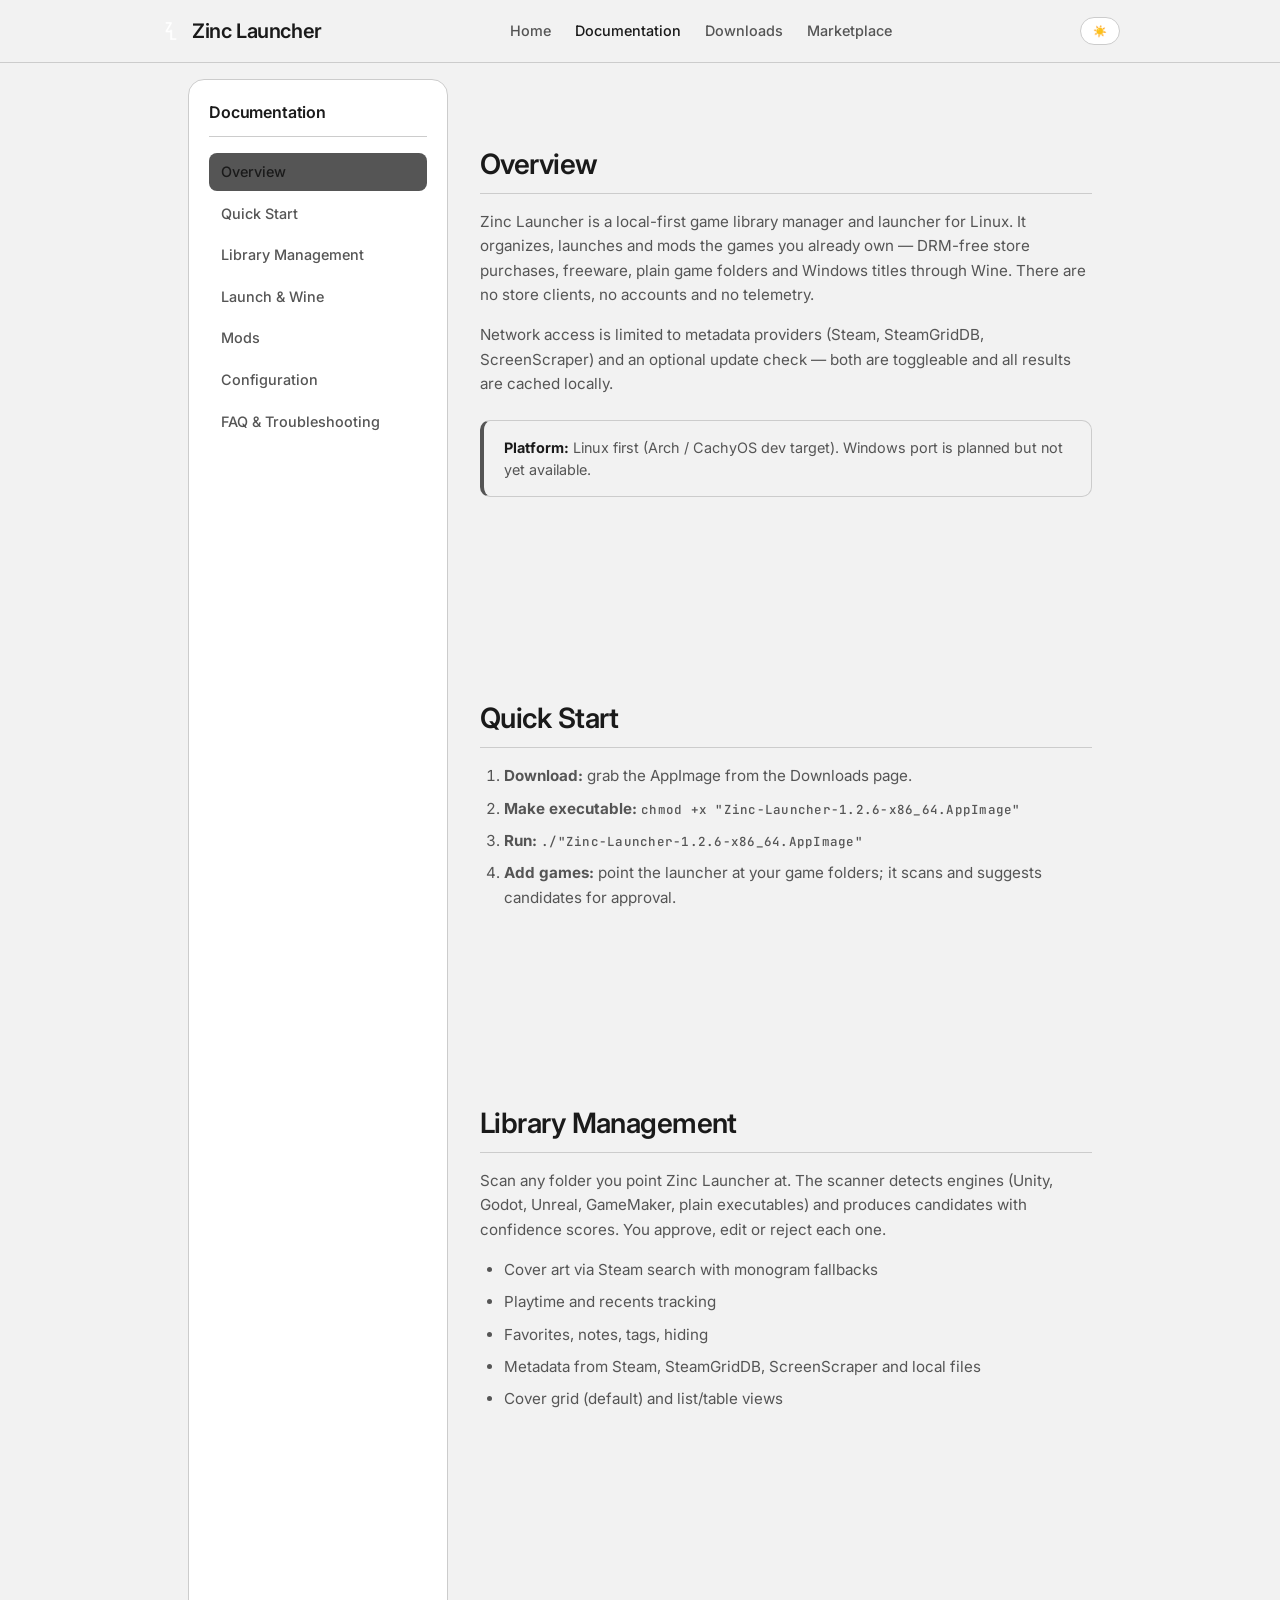
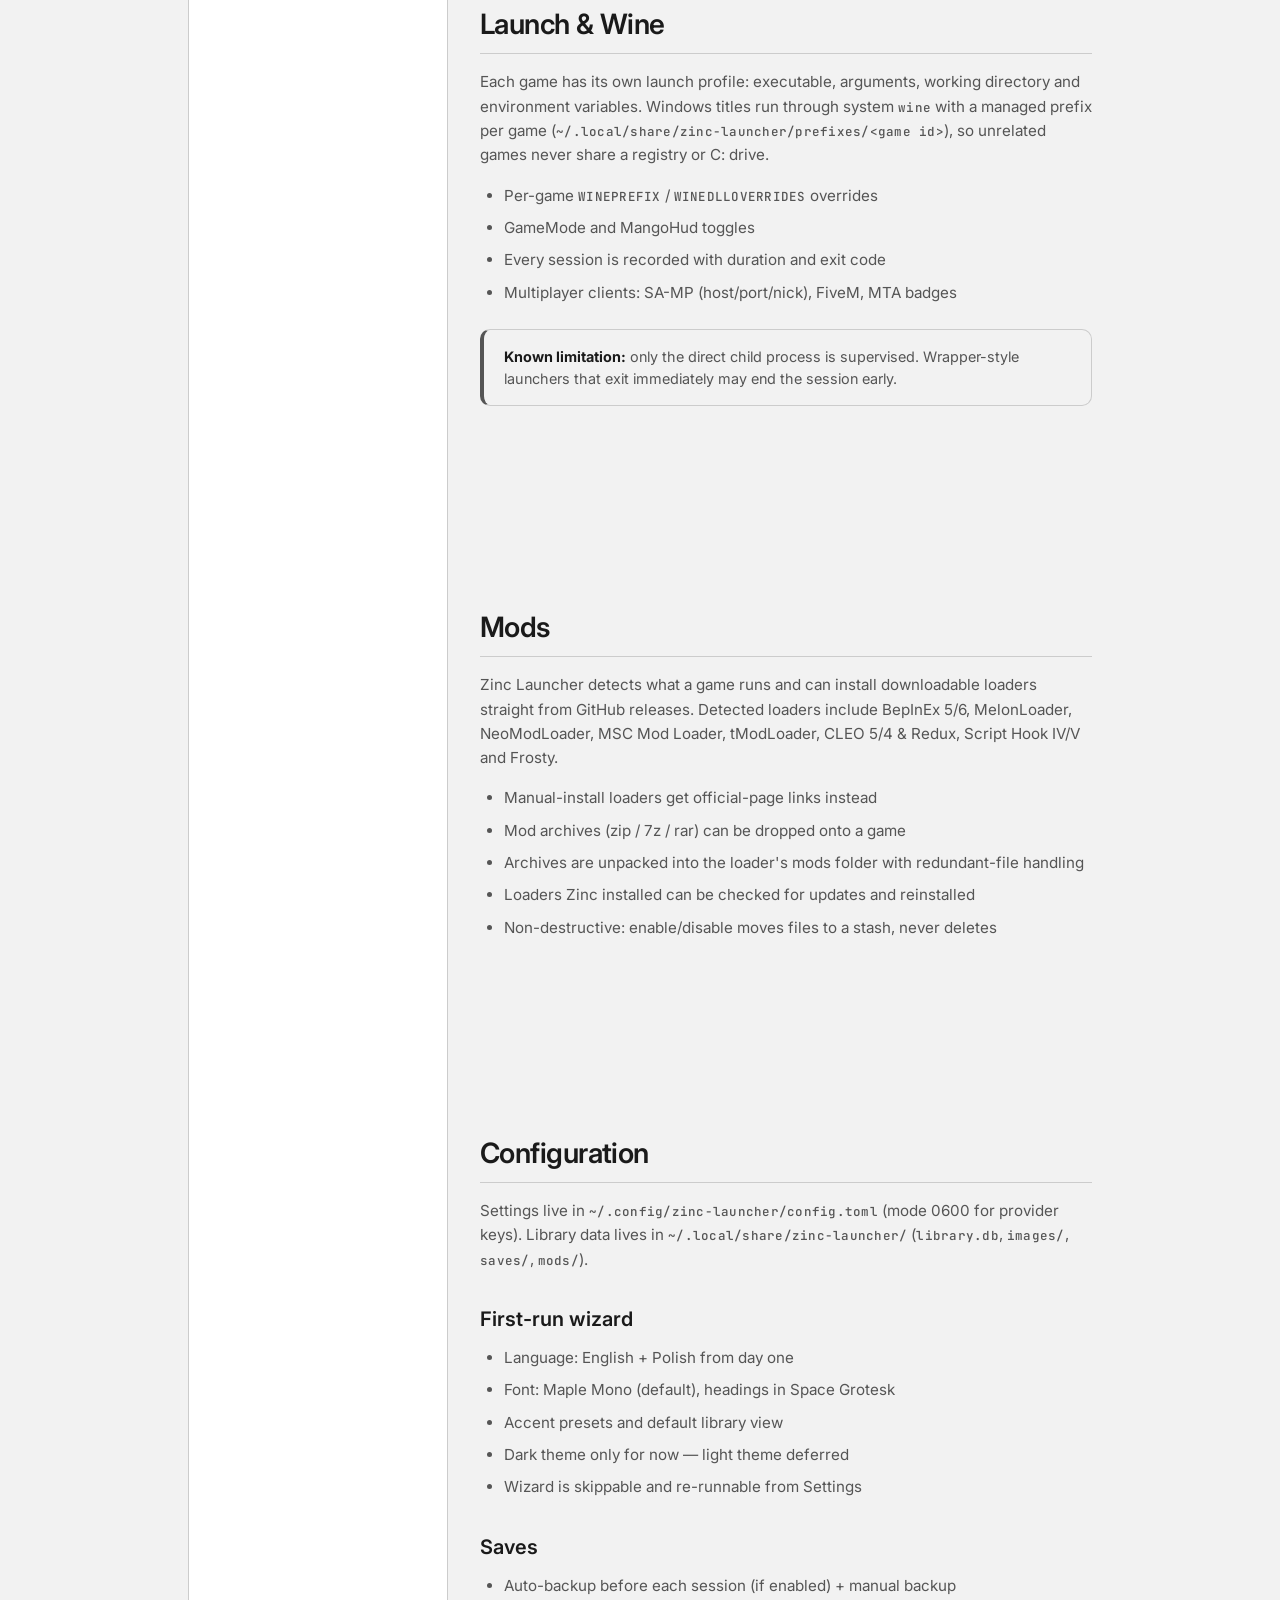
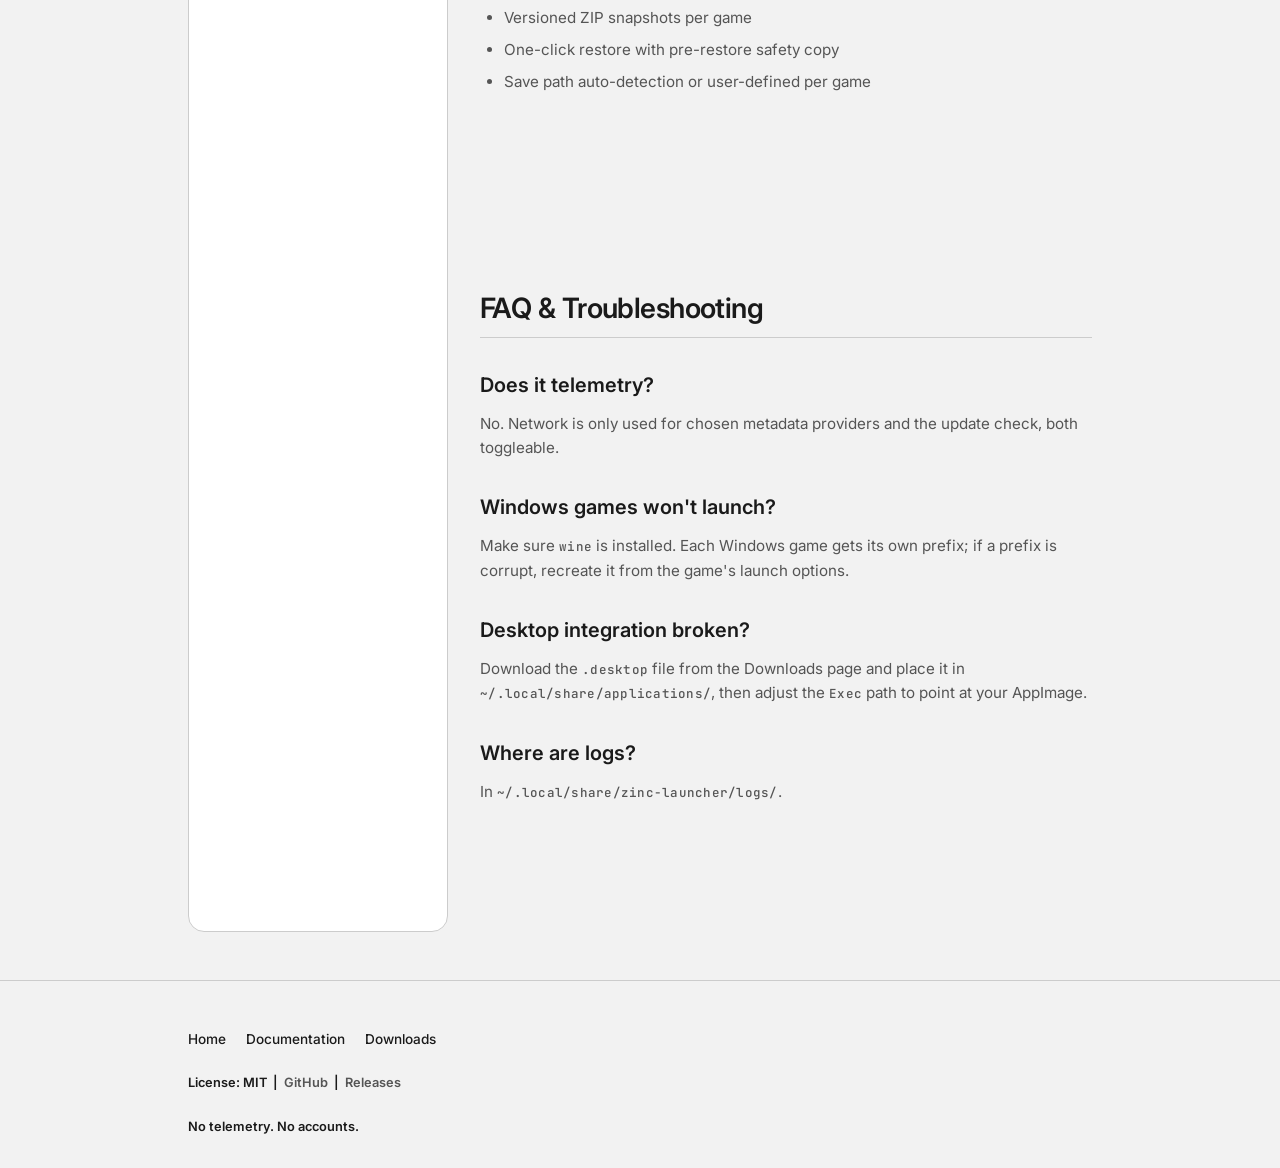
==== documentation.html @ f4681d3d "feat: Zinc Launcher website (rebrand, v1.2.6, marketplace catalog link)" ====
<!DOCTYPE html>
<html lang="en">
<head>
<meta charset="UTF-8">
<meta name="viewport" content="width=device-width, initial-scale=1.0">
<meta name="color-scheme" content="light dark">
<title>Documentation — Zinc Launcher</title>
<meta name="description" content="Zinc Launcher documentation: overview, quick start, library management, launch, mods, configuration, and troubleshooting.">
<link rel="preconnect" href="https://fonts.googleapis.com">
<link rel="preconnect" href="https://fonts.gstatic.com" crossorigin>
<link href="https://fonts.googleapis.com/css2?family=Inter:wght@400;500;600&family=JetBrains+Mono:wght@400;500&display=swap" rel="stylesheet">
<link rel="icon" type="image/png" href="assets/zinc-launcher.png">
<link rel="stylesheet" href="styles.css">
</head>
<body>

<header>
  <div class="container header-inner">
    <a href="index.html" class="logo"><img src="assets/zinc-launcher.png" alt=""> Zinc Launcher</a>
    <nav class="nav" id="nav">
      <a href="index.html">Home</a>
      <a href="documentation.html" style="color:var(--text-1)">Documentation</a>
      <a href="downloads.html">Downloads</a>
      <a href="marketplace.html">Marketplace</a>
    </nav>
    <button class="theme-toggle" id="themeToggle" aria-label="Toggle theme">🌓</button>
    <button class="nav-toggle" id="navToggle" aria-label="Toggle menu">☰</button>
  </div>
</header>

<main>
  <div class="container">
    <div class="doc-layout">
      <!-- Sidebar navigation -->
      <aside class="doc-sidebar">
        <h3>Documentation</h3>
        <ul class="doc-nav">
          <li><a href="#overview" class="active">Overview</a></li>
          <li><a href="#quick-start">Quick Start</a></li>
          <li><a href="#library">Library Management</a></li>
          <li><a href="#launch">Launch &amp; Wine</a></li>
          <li><a href="#mods">Mods</a></li>
          <li><a href="#configuration">Configuration</a></li>
          <li><a href="#faq">FAQ &amp; Troubleshooting</a></li>
        </ul>
      </aside>

      <!-- Main content -->
      <div class="doc-content">
        <section id="overview" class="doc-section">
          <h2>Overview</h2>
          <p>Zinc Launcher is a local-first game library manager and launcher for Linux. It organizes, launches and mods the games you already own — DRM-free store purchases, freeware, plain game folders and Windows titles through Wine. There are no store clients, no accounts and no telemetry.</p>
          <p>Network access is limited to metadata providers (Steam, SteamGridDB, ScreenScraper) and an optional update check — both are toggleable and all results are cached locally.</p>
          <div class="doc-callout"><strong>Platform:</strong> Linux first (Arch / CachyOS dev target). Windows port is planned but not yet available.</div>
        </section>

        <section id="quick-start" class="doc-section">
          <h2>Quick Start</h2>
          <ol>
            <li><strong>Download:</strong> grab the <a href="downloads.html">AppImage</a> from the Downloads page.</li>
            <li><strong>Make executable:</strong> <code class="mono">chmod +x "Zinc-Launcher-1.2.6-x86_64.AppImage"</code></li>
            <li><strong>Run:</strong> <code class="mono">./"Zinc-Launcher-1.2.6-x86_64.AppImage"</code></li>
            <li><strong>Add games:</strong> point the launcher at your game folders; it scans and suggests candidates for approval.</li>
          </ol>
        </section>

        <section id="library" class="doc-section">
          <h2>Library Management</h2>
          <p>Scan any folder you point Zinc Launcher at. The scanner detects engines (Unity, Godot, Unreal, GameMaker, plain executables) and produces candidates with confidence scores. You approve, edit or reject each one.</p>
          <ul>
            <li>Cover art via Steam search with monogram fallbacks</li>
            <li>Playtime and recents tracking</li>
            <li>Favorites, notes, tags, hiding</li>
            <li>Metadata from Steam, SteamGridDB, ScreenScraper and local files</li>
            <li>Cover grid (default) and list/table views</li>
          </ul>
        </section>

        <section id="launch" class="doc-section">
          <h2>Launch &amp; Wine</h2>
          <p>Each game has its own launch profile: executable, arguments, working directory and environment variables. Windows titles run through system <code class="mono">wine</code> with a managed prefix per game (<code class="mono">~/.local/share/zinc-launcher/prefixes/&lt;game id&gt;</code>), so unrelated games never share a registry or C: drive.</p>
          <ul>
            <li>Per-game <code class="mono">WINEPREFIX</code> / <code class="mono">WINEDLLOVERRIDES</code> overrides</li>
            <li>GameMode and MangoHud toggles</li>
            <li>Every session is recorded with duration and exit code</li>
            <li>Multiplayer clients: SA-MP (host/port/nick), FiveM, MTA badges</li>
          </ul>
          <div class="doc-callout"><strong>Known limitation:</strong> only the direct child process is supervised. Wrapper-style launchers that exit immediately may end the session early.</div>
        </section>

        <section id="mods" class="doc-section">
          <h2>Mods</h2>
          <p>Zinc Launcher detects what a game runs and can install downloadable loaders straight from GitHub releases. Detected loaders include BepInEx 5/6, MelonLoader, NeoModLoader, MSC Mod Loader, tModLoader, CLEO 5/4 &amp; Redux, Script Hook IV/V and Frosty.</p>
          <ul>
            <li>Manual-install loaders get official-page links instead</li>
            <li>Mod archives (zip / 7z / rar) can be dropped onto a game</li>
            <li>Archives are unpacked into the loader's mods folder with redundant-file handling</li>
            <li>Loaders Zinc installed can be checked for updates and reinstalled</li>
            <li>Non-destructive: enable/disable moves files to a stash, never deletes</li>
          </ul>
        </section>

        <section id="configuration" class="doc-section">
          <h2>Configuration</h2>
          <p>Settings live in <code class="mono">~/.config/zinc-launcher/config.toml</code> (mode 0600 for provider keys). Library data lives in <code class="mono">~/.local/share/zinc-launcher/</code> (<code class="mono">library.db</code>, <code class="mono">images/</code>, <code class="mono">saves/</code>, <code class="mono">mods/</code>).</p>
          <h3>First-run wizard</h3>
          <ul>
            <li>Language: English + Polish from day one</li>
            <li>Font: Maple Mono (default), headings in Space Grotesk</li>
            <li>Accent presets and default library view</li>
            <li>Dark theme only for now — light theme deferred</li>
            <li>Wizard is skippable and re-runnable from Settings</li>
          </ul>
          <h3>Saves</h3>
          <ul>
            <li>Auto-backup before each session (if enabled) + manual backup</li>
            <li>Versioned ZIP snapshots per game</li>
            <li>One-click restore with pre-restore safety copy</li>
            <li>Save path auto-detection or user-defined per game</li>
          </ul>
        </section>

        <section id="faq" class="doc-section">
          <h2>FAQ &amp; Troubleshooting</h2>
          <h3>Does it telemetry?</h3>
          <p>No. Network is only used for chosen metadata providers and the update check, both toggleable.</p>
          <h3>Windows games won't launch?</h3>
          <p>Make sure <code class="mono">wine</code> is installed. Each Windows game gets its own prefix; if a prefix is corrupt, recreate it from the game's launch options.</p>
          <h3>Desktop integration broken?</h3>
          <p>Download the <code class="mono">.desktop</code> file from the Downloads page and place it in <code class="mono">~/.local/share/applications/</code>, then adjust the <code class="mono">Exec</code> path to point at your AppImage.</p>
          <h3>Where are logs?</h3>
          <p>In <code class="mono">~/.local/share/zinc-launcher/logs/</code>.</p>
        </section>
      </div>
    </div>
  </div>
</main>

<footer>
  <div class="container footer-inner">
    <div class="footer-links">
      <a href="index.html">Home</a>
      <a href="documentation.html">Documentation</a>
      <a href="downloads.html">Downloads</a>
    </div>
    <div class="footer-note">License: MIT &nbsp;|&nbsp; <a href="https://github.com/ace2821/Zinc-Launcher" target="_blank" rel="noopener">GitHub</a> &nbsp;|&nbsp; <a href="https://github.com/ace2821/Zinc-Launcher/releases" target="_blank" rel="noopener">Releases</a></div>
    <div class="footer-note">No telemetry. No accounts.</div>
  </div>
</footer>

<script>
(function () {
  var html = document.documentElement;
  var toggle = document.getElementById('themeToggle');

  function setTheme(t) {
    if (t === 'light') {
      html.setAttribute('data-theme', 'light');
      toggle.textContent = '☀️';
      toggle.setAttribute('aria-pressed', 'true');
    } else {
      html.removeAttribute('data-theme');
      toggle.textContent = '🌓';
      toggle.setAttribute('aria-pressed', 'false');
    }
    localStorage.setItem('zinc-theme', t);
  }

  var stored = localStorage.getItem('zinc-theme');
  var prefersDark = window.matchMedia('(prefers-color-scheme: dark)').matches;
  var theme;
  if (stored === 'light' || stored === 'dark') {
    theme = stored;
  } else {
    theme = prefersDark ? 'dark' : 'light';
  }
  setTheme(theme);

  window.matchMedia('(prefers-color-scheme: dark)').addEventListener('change', function (e) {
    if (!localStorage.getItem('zinc-theme')) {
      setTheme(e.matches ? 'dark' : 'light');
    }
  });

  toggle.addEventListener('click', function () {
    var isLight = html.hasAttribute('data-theme');
    setTheme(isLight ? 'dark' : 'light');
  });

  var navToggle = document.getElementById('navToggle');
  var nav = document.getElementById('nav');
  navToggle.addEventListener('click', function () {
    var open = nav.classList.toggle('open');
    navToggle.setAttribute('aria-expanded', open);
  });
  nav.querySelectorAll('a').forEach(function (a) {
    a.addEventListener('click', function () {
      nav.classList.remove('open');
      navToggle.setAttribute('aria-expanded', 'false');
    });
  });
})();
</script>
</body>
</html>
---- styles.css ----
/* Zinc Launcher — landing site */
/* Brand palette kept from screenshots: dark navy bg + blueish cards.
   Gray scale added for light/dark theme switching. */

/* ---------- Theme variables ---------- */
/* Default = dark (brand, no attribute needed). Light mode overrides via [data-theme="light"]. */
:root {
  /* Dark mode (brand default) — gray-scale, no blue */
  --bg: #0a0a0a;
  --card: #161616;
  --text-1: #f1f5f9;
  --text-2: #a0a0a0;
  --text-3: #666666;
  --border: #2a2a2a;
  --code-bg: #020617;
  --code-border: #2a2a2a;
  --shadow: rgba(0, 0, 0, 0.45);
  --accent: #888888;
  --accent-hover: #aaaaaa;
  --radius: 16px;
}
[data-theme="light"] {
  /* Light mode — gray-scale, no blue */
  --bg: #f2f2f2;
  --card: #ffffff;
  --text-1: #1a1a1a;
  --text-2: #555555;
  --text-3: #777777;
  --border: #cccccc;
  --code-bg: #020617;
  --code-border: #2a2a2a;
  --shadow: rgba(0, 0, 0, 0.10);
  --accent: #555555;
  --accent-hover: #444444;
}

/* ---------- Base ---------- */
* { box-sizing: border-box; margin: 0; padding: 0; }
html { scroll-behavior: smooth; }
body {
  font-family: Inter, system-ui, -apple-system, Segoe UI, Roboto, sans-serif;
  background: var(--bg);
  color: var(--text-1);
  line-height: 1.5;
  font-size: 16px;
  font-weight: 400;
  transition: background-color 0.2s ease, color 0.2s ease;
}
a { color: var(--accent); text-decoration: none; }
a:hover { text-decoration: underline; }
img { display: block; max-width: 100%; height: auto; }
code, kbd, .mono {
  font-family: "JetBrains Mono", ui-monospace, SFMono-Registered, Menlo, Monaco, monospace;
  font-weight: 500;
  font-size: 12.5px;
  letter-spacing: 0.02em;
}

/* ---------- Layout ---------- */
.container {
  max-width: 960px;
  margin: 0 auto;
  padding: 0 1.75rem;
}
section { padding: 4rem 0; width: 100%; }

/* ---------- Header ---------- */
header {
  position: sticky;
  top: 0;
  background: var(--bg);
  border-bottom: 1px solid var(--border);
  z-index: 50;
  transition: background-color 0.2s ease, border-color 0.2s ease;
}
.header-inner {
  display: flex;
  align-items: center;
  justify-content: space-between;
  padding: 1rem 0;
  gap: 1rem;
}
.logo {
  display: inline-flex;
  align-items: center;
  gap: 0.65rem;
  font-weight: 600;
  font-size: 1.25rem;
  color: var(--text-1);
  text-decoration: none;
  letter-spacing: -0.02em;
}
.logo img { width: 1.35rem; height: 1.35rem; border-radius: 6px; }
.logo:hover { color: var(--accent); }
.nav {
  display: flex;
  gap: 1.5rem;
  align-items: center;
}
.nav a {
  font-size: 0.9rem;
  color: var(--text-2);
  text-decoration: none;
  font-weight: 500;
}
.nav a:hover { color: var(--text-1); text-decoration: none; }
.theme-toggle {
  display: inline-flex;
  align-items: center;
  gap: 0.4rem;
  font-family: "JetBrains Mono", monospace;
  font-size: 11px;
  font-weight: 500;
  letter-spacing: 0.02em;
  color: var(--text-2);
  background: var(--card);
  border: 1px solid var(--border);
  padding: 0.35rem 0.75rem;
  border-radius: 999px;
  cursor: pointer;
  transition: border-color 0.2s ease, color 0.2s ease, background-color 0.2s ease;
}
.theme-toggle:hover { border-color: var(--accent); color: var(--accent); }
.nav-toggle { display: none; background: none; border: 1px solid var(--border); color: var(--text-1); padding: 0.4rem 0.7rem; border-radius: 8px; cursor: pointer; font-family: inherit; font-size: 1rem; }
.nav-toggle:hover { background: var(--card); }

/* ---------- Hero ---------- */
.hero { padding: 4.5rem 0 3rem; text-align: left; }
.hero-title { font-weight: 600; font-size: 2.6rem; line-height: 1.12; letter-spacing: -0.03em; margin-bottom: 1rem; color: var(--text-1); }
.hero-tagline { font-size: 1.1rem; color: var(--text-2); margin-bottom: 1.75rem; max-width: 64ch; font-weight: 400; }
.hero-actions { display: flex; flex-direction: column; gap: 0.85rem; align-items: stretch; }
.btn {
  display: inline-block;
  font-family: Inter, sans-serif;
  font-size: 0.9rem;
  font-weight: 500;
  padding: 0.75rem 1.25rem;
  border: 1px solid var(--border);
  border-radius: 10px;
  text-align: center;
  cursor: pointer;
  transition: transform 0.1s ease, background-color 0.2s ease, border-color 0.2s ease, color 0.2s ease;
}
.btn.primary {
  background: var(--accent);
  border-color: var(--accent);
  color: var(--text-1);
}
.btn.primary:hover { background: var(--accent-hover); border-color: var(--accent-hover); }
.btn.outline {
  background: transparent;
  color: var(--text-1);
}
.btn.outline:hover { background: var(--border); color: var(--text-1); }
.btn:active { transform: scale(0.98); }
.btn.download {
  display: flex;
  align-items: center;
  justify-content: center;
  gap: 0.5rem;
}
.meta {
  margin-top: 2rem;
  font-family: "JetBrains Mono", monospace;
  font-size: 11px;
  font-weight: 500;
  letter-spacing: 0.02em;
  color: var(--text-3);
}

/* ---------- At a glance ---------- */
.section-head { margin-bottom: 1.5rem; }
.section-head h2 { font-weight: 600; font-size: 1.5rem; letter-spacing: -0.02em; color: var(--text-1); }
.glance-grid { display: flex; flex-direction: column; gap: 0.9rem; margin-top: 1rem; }
.card {
  display: flex;
  flex-direction: column;
  gap: 0.5rem;
  background: var(--card);
  border: 1px solid var(--border);
  border-radius: var(--radius);
  padding: 1.25rem 1.5rem;
  transition: background-color 0.2s ease, border-color 0.2s ease;
}
.card h4 { font-weight: 600; font-size: 1rem; color: var(--text-1); letter-spacing: -0.01em; }
.card p { font-size: 0.88rem; color: var(--text-2); margin: 0; line-height: 1.5; }

/* ---------- Screenshots (browser mockups) ---------- */
.screenshot-grid { display: flex; flex-direction: column; gap: 2.5rem; margin-top: 1rem; }
.screenshot-wrap { display: flex; flex-direction: column; gap: 0.75rem; align-items: stretch; }
.browser-mock {
  position: relative;
  background: var(--card);
  border: 1px solid var(--border);
  border-radius: var(--radius);
  overflow: hidden;
  box-shadow: 0 24px 48px -12px var(--shadow);
  transition: background-color 0.2s ease, border-color 0.2s ease, box-shadow 0.2s ease;
}
.browser-bar {
  display: flex;
  align-items: center;
  gap: 0.5rem;
  padding: 0.5rem 0.9rem;
  background: mix(var(--card), var(--bg), 15%);
  border-bottom: 1px solid var(--border);
}
.browser-dots { display: flex; gap: 0.45rem; }
.browser-dots span { display: block; width: 9px; height: 9px; border-radius: 50%; background: var(--text-3); opacity: 0.45; }
.browser-address {
  flex: 1;
  font-family: "JetBrains Mono", monospace;
  font-size: 11px;
  font-weight: 500;
  letter-spacing: 0.02em;
  color: var(--text-3);
  opacity: 0.8;
}
.browser-mock img { width: 100%; height: auto; display: block; border-radius: 0; }
.screenshot-caption {
  font-family: "JetBrains Mono", monospace;
  font-size: 11.5px;
  font-weight: 500;
  letter-spacing: 0.02em;
  color: var(--text-2);
  text-align: left;
}

/* ---------- Feature details ---------- */
.detail-grid { display: flex; flex-direction: column; gap: 1.25rem; margin-top: 1rem; }
.detail-card { border-radius: var(--radius); padding: 1.25rem 1.5rem; background: var(--card); border: 1px solid var(--border); transition: background-color 0.2s ease, border-color 0.2s ease; }
.detail-card h4 { font-weight: 600; font-size: 1rem; color: var(--text-1); margin-bottom: 0.5rem; letter-spacing: -0.01em; }
.detail-card ul { margin-left: 1.35rem; color: var(--text-2); font-size: 0.88rem; }
.detail-card li { margin-bottom: 0.35rem; line-height: 1.5; }

/* ---------- Install ---------- */
.install-wrap { margin-top: 1rem; display: flex; flex-direction: column; gap: 1.5rem; }
.install-step { border-radius: var(--radius); padding: 1.25rem 1.5rem; background: var(--card); border: 1px solid var(--border); transition: background-color 0.2s ease, border-color 0.2s ease; }
.install-step h4 { font-weight: 600; font-size: 1rem; color: var(--text-1); margin-bottom: 0.5rem; letter-spacing: -0.01em; }
.install-step p { font-size: 0.88rem; color: var(--text-2); margin-bottom: 0.85rem; line-height: 1.5; }
.code-wrap { position: relative; border-radius: 10px; border: 1px solid var(--code-border); overflow: hidden; background: var(--code-bg); transition: background-color 0.2s ease, border-color 0.2s ease; }
.code-wrap pre { padding: 1rem 1.1rem; overflow-x: auto; font-size: 0.85rem; line-height: 1.45; margin: 0; }
.code-wrap code { font-family: "JetBrains Mono", monospace; font-weight: 500; letter-spacing: 0.02em; color: #F1F5F9; }
.copy-btn {
  position: absolute;
  top: 0.55rem; right: 0.55rem;
  font-family: "JetBrains Mono", monospace;
  font-size: 10.5px;
  font-weight: 500;
  letter-spacing: 0.02em;
  color: var(--text-3);
  background: var(--code-bg);
  border: 1px solid var(--code-border);
  padding: 0.2rem 0.55rem;
  border-radius: 6px;
  cursor: pointer;
  transition: color 0.2s ease, border-color 0.2s ease, background-color 0.2s ease;
}
.copy-btn:hover { color: var(--accent); border-color: var(--accent); }
.copy-btn.copied { color: var(--accent); }

/* ---------- Tech stack ---------- */
table { width: 100%; border-collapse: collapse; margin-top: 1rem; font-size: 0.88rem; }
th, td { text-align: left; padding: 0.6rem 0.8rem; border-bottom: 1px solid var(--border); }
th { font-weight: 600; font-size: 0.78rem; text-transform: uppercase; letter-spacing: 0.05em; color: var(--text-3); }
td { color: var(--text-1); }
tr:last-child td { border-bottom: none; }

/* ---------- Roadmap ---------- */
.roadmap { margin-top: 1rem; list-style: none; }
.roadmap li { font-size: 0.9rem; color: var(--text-2); margin-bottom: 0.55rem; padding-left: 1.2rem; position: relative; }
.roadmap li::before { content: ""; position: absolute; left: 0; top: 0.75rem; width: 6px; height: 6px; border-radius: 50%; background: var(--accent); }

/* ---------- Source ---------- */
.source-grid { margin-top: 1rem; display: flex; flex-direction: column; gap: 0.75rem; align-items: stretch; }

/* ---------- Footer ---------- */
footer { border-top: 1px solid var(--border); padding: 3rem 0 2rem; margin-top: 3rem; font-size: 0.8rem; color: var(--text-2); transition: border-color 0.2s ease, color 0.2s ease; }
.footer-inner { display: flex; flex-direction: column; gap: 1rem; align-items: flex-start; }
.footer-links { display: flex; gap: 1.25rem; flex-wrap: wrap; }
.footer-links a { color: var(--text-1); text-decoration: none; font-size: 0.85rem; font-weight: 500; }
.footer-links a:hover { color: var(--accent); text-decoration: none; }
.footer-note { margin-top: 0.5rem; font-weight: 600; color: var(--text-1); }
.tag { font-family: "JetBrains Mono", monospace; font-size: 10.5px; font-weight: 500; letter-spacing: 0.02em; color: var(--text-3); background: var(--card); border: 1px solid var(--border); padding: 0.15rem 0.5rem; border-radius: 6px; transition: background-color 0.2s ease, border-color 0.2s ease, color 0.2s ease; }

/* ---------- Downloads page ---------- */
.download-grid { display: flex; flex-direction: column; gap: 1.5rem; margin-top: 1rem; }
.download-card {
  background: var(--card);
  border: 1px solid var(--border);
  border-radius: var(--radius);
  padding: 1.5rem;
  display: flex;
  flex-direction: column;
  gap: 1rem;
  transition: background-color 0.2s ease, border-color 0.2s ease;
}
.download-card h4 { font-weight: 600; font-size: 1rem; color: var(--text-1); letter-spacing: -0.01em; margin: 0; }
.download-card p { font-size: 0.88rem; color: var(--text-2); margin: 0; line-height: 1.5; }
.download-actions { display: flex; gap: 0.75rem; flex-wrap: wrap; }
.file-badge {
  font-family: "JetBrains Mono", monospace;
  font-size: 10px;
  font-weight: 500;
  letter-spacing: 0.02em;
  color: var(--text-3);
  background: mix(var(--card), var(--bg), 20%);
  border: 1px solid var(--border);
  padding: 0.2rem 0.5rem;
  border-radius: 6px;
}

/* ---------- Documentation page ---------- */
.doc-layout {
  display: flex;
  flex-direction: column;
  gap: 2rem;
  margin-top: 1rem;
}
@media (min-width: 768px) {
  .doc-layout {
    flex-direction: row;
  }
}
.doc-sidebar {
  width: 260px;
  flex-shrink: 0;
  background: var(--card);
  border: 1px solid var(--border);
  border-radius: var(--radius);
  padding: 1.25rem;
  transition: background-color 0.2s ease, border-color 0.2s ease;
}
.doc-sidebar h3 {
  font-weight: 600;
  font-size: 1rem;
  color: var(--text-1);
  margin-bottom: 1rem;
  letter-spacing: -0.01em;
  padding-bottom: 0.75rem;
  border-bottom: 1px solid var(--border);
}
.doc-nav { list-style: none; }
.doc-nav li { margin-bottom: 0.25rem; }
.doc-nav a {
  display: block;
  padding: 0.5rem 0.75rem;
  border-radius: 8px;
  color: var(--text-2);
  text-decoration: none;
  font-size: 0.9rem;
  font-weight: 500;
  transition: background-color 0.2s ease, color 0.2s ease;
}
.doc-nav a:hover { background: mix(var(--card), var(--bg), 15%); color: var(--text-1); }
.doc-nav a.active { background: var(--accent); color: var(--text-1); }
.doc-nav .group { font-weight: 600; font-size: 0.8rem; text-transform: uppercase; letter-spacing: 0.05em; color: var(--text-3); padding: 0.75rem 0.75rem 0.25rem; }
.doc-nav .sub { padding-left: 1.5rem; font-size: 0.85rem; }
.doc-nav .sub a { padding: 0.4rem 0.75rem; }

.doc-content { flex: 1; }
.doc-section { margin-bottom: 3rem; }
.doc-section h2 {
  font-weight: 600;
  font-size: 1.75rem;
  color: var(--text-1);
  margin-bottom: 1rem;
  letter-spacing: -0.02em;
  padding-bottom: 0.5rem;
  border-bottom: 1px solid var(--border);
}
.doc-section h3 {
  font-weight: 600;
  font-size: 1.25rem;
  color: var(--text-1);
  margin-top: 2rem;
  margin-bottom: 0.75rem;
}
.doc-section p { color: var(--text-2); font-size: 0.95rem; line-height: 1.6; margin-bottom: 1rem; }
.doc-section ul, .doc-section ol { color: var(--text-2); font-size: 0.95rem; margin-left: 1.5rem; margin-bottom: 1rem; }
.doc-section li { margin-bottom: 0.5rem; line-height: 1.6; }
.doc-callout {
  background: mix(var(--card), var(--bg), 15%);
  border: 1px solid var(--border);
  border-left: 4px solid var(--accent);
  border-radius: 10px;
  padding: 1rem 1.25rem;
  margin: 1.5rem 0;
  font-size: 0.9rem;
  color: var(--text-2);
}
.doc-callout strong { color: var(--text-1); }

/* ---------- Marketplace page ---------- */
.marketplace-grid {
  display: grid;
  grid-template-columns: repeat(auto-fill, minmax(250px, 1fr));
  gap: 1.25rem;
  margin-top: 1rem;
}
@media (max-width: 640px) {
  .marketplace-grid { grid-template-columns: 1fr; }
}
.marketplace-card {
  background: var(--card);
  border: 1px solid var(--border);
  border-radius: var(--radius);
  overflow: hidden;
  display: flex;
  flex-direction: column;
  transition: transform 0.2s ease, border-color 0.2s ease, box-shadow 0.2s ease;
}
.marketplace-card:hover {
  border-color: var(--accent);
  transform: translateY(-3px);
  box-shadow: 0 20px 40px -10px var(--shadow);
}
.marketplace-preview {
  position: relative;
  height: 160px;
  background: mix(var(--card), var(--bg), 15%);
  overflow: hidden;
}
.marketplace-preview img {
  width: 100%;
  height: 100%;
  object-fit: cover;
  display: block;
  transition: transform 0.3s ease;
}
.marketplace-card:hover .marketplace-preview img { transform: scale(1.04); }
.marketplace-initials {
  position: absolute;
  inset: 0;
  display: grid;
  place-items: center;
  font-family: "JetBrains Mono", monospace;
  font-weight: 700;
  font-size: 2.5rem;
  color: var(--text-1);
  background: mix(var(--card), var(--bg), 25%);
}
.marketplace-card-body {
  padding: 1rem 1.25rem;
  display: flex;
  flex-direction: column;
  gap: 0.55rem;
  flex: 1;
}
.marketplace-card-header {
  display: flex;
  justify-content: space-between;
  align-items: baseline;
  gap: 0.5rem;
}
.marketplace-card h4 {
  font-size: 1rem;
  font-weight: 600;
  color: var(--text-1);
  margin: 0;
  line-height: 1.25;
}
.marketplace-meta {
  font-family: "JetBrains Mono", monospace;
  font-size: 10px;
  font-weight: 500;
  letter-spacing: 0.02em;
  color: var(--text-3);
  background: mix(var(--card), var(--bg), 20%);
  border: 1px solid var(--border);
  border-radius: 6px;
  padding: 0.15rem 0.5rem;
}
.marketplace-author {
  font-size: 0.85rem;
  color: var(--text-2);
  margin: 0;
}
.marketplace-games {
  font-size: 0.85rem;
  color: var(--text-3);
  margin: 0;
}
.marketplace-tags {
  display: flex;
  gap: 0.4rem;
  margin-top: auto;
}
.marketplace-tag {
  font-family: "JetBrains Mono", monospace;
  font-size: 9.5px;
  font-weight: 500;
  text-transform: uppercase;
  letter-spacing: 0.05em;
  color: var(--accent);
  border: 1px solid var(--border);
  border-radius: 6px;
  padding: 0.15rem 0.5rem;
}
.marketplace-card .btn {
  margin-top: auto;
  font-size: 0.85rem;
  padding: 0.65rem 0.9rem;
}
.marketplace-note {
  font-size: 0.85rem;
  color: var(--text-3);
  margin-top: 0.75rem;
}
.marketplace-note a { color: var(--accent); text-decoration: underline; }
.loading {
  display: flex;
  flex-direction: column;
  align-items: center;
  gap: 0.75rem;
  padding: 4rem 0;
  color: var(--text-2);
}
.spinner {
  width: 34px;
  height: 34px;
  border: 3px solid var(--border);
  border-top-color: var(--accent);
  border-radius: 50%;
  animation: spin 0.8s linear infinite;
}
@keyframes spin { to { transform: rotate(360deg); } }
.chips { display: flex; gap: 0.5rem; flex-wrap: wrap; margin: 1rem 0 0.75rem; }
.chip {
  font-family: Inter, sans-serif;
  font-size: 0.85rem;
  font-weight: 500;
  padding: 0.35rem 0.85rem;
  border: 1px solid var(--border);
  border-radius: 999px;
  background: var(--card);
  color: var(--text-2);
  cursor: pointer;
  transition: all 0.2s ease;
}
.chip:hover { border-color: var(--accent); color: var(--text-1); }
.chip.active { background: var(--accent); color: var(--text-1); border-color: var(--accent); }

/* ---------- Mobile ---------- */
@media (max-width: 640px) {
  .hero-title { font-size: 2rem; }
  .nav { display: none; }
  .nav-toggle { display: block; }
  .nav.open { display: flex; flex-direction: column; gap: 0.75rem; padding: 1rem 0; border-bottom: 1px solid var(--border); background: var(--bg); }
  .hero-actions { align-items: stretch; }
  .btn { width: 100%; }
  .section-head h2 { font-size: 1.25rem; }
  .doc-layout { flex-direction: column; }
  .doc-sidebar { width: 100%; }
}
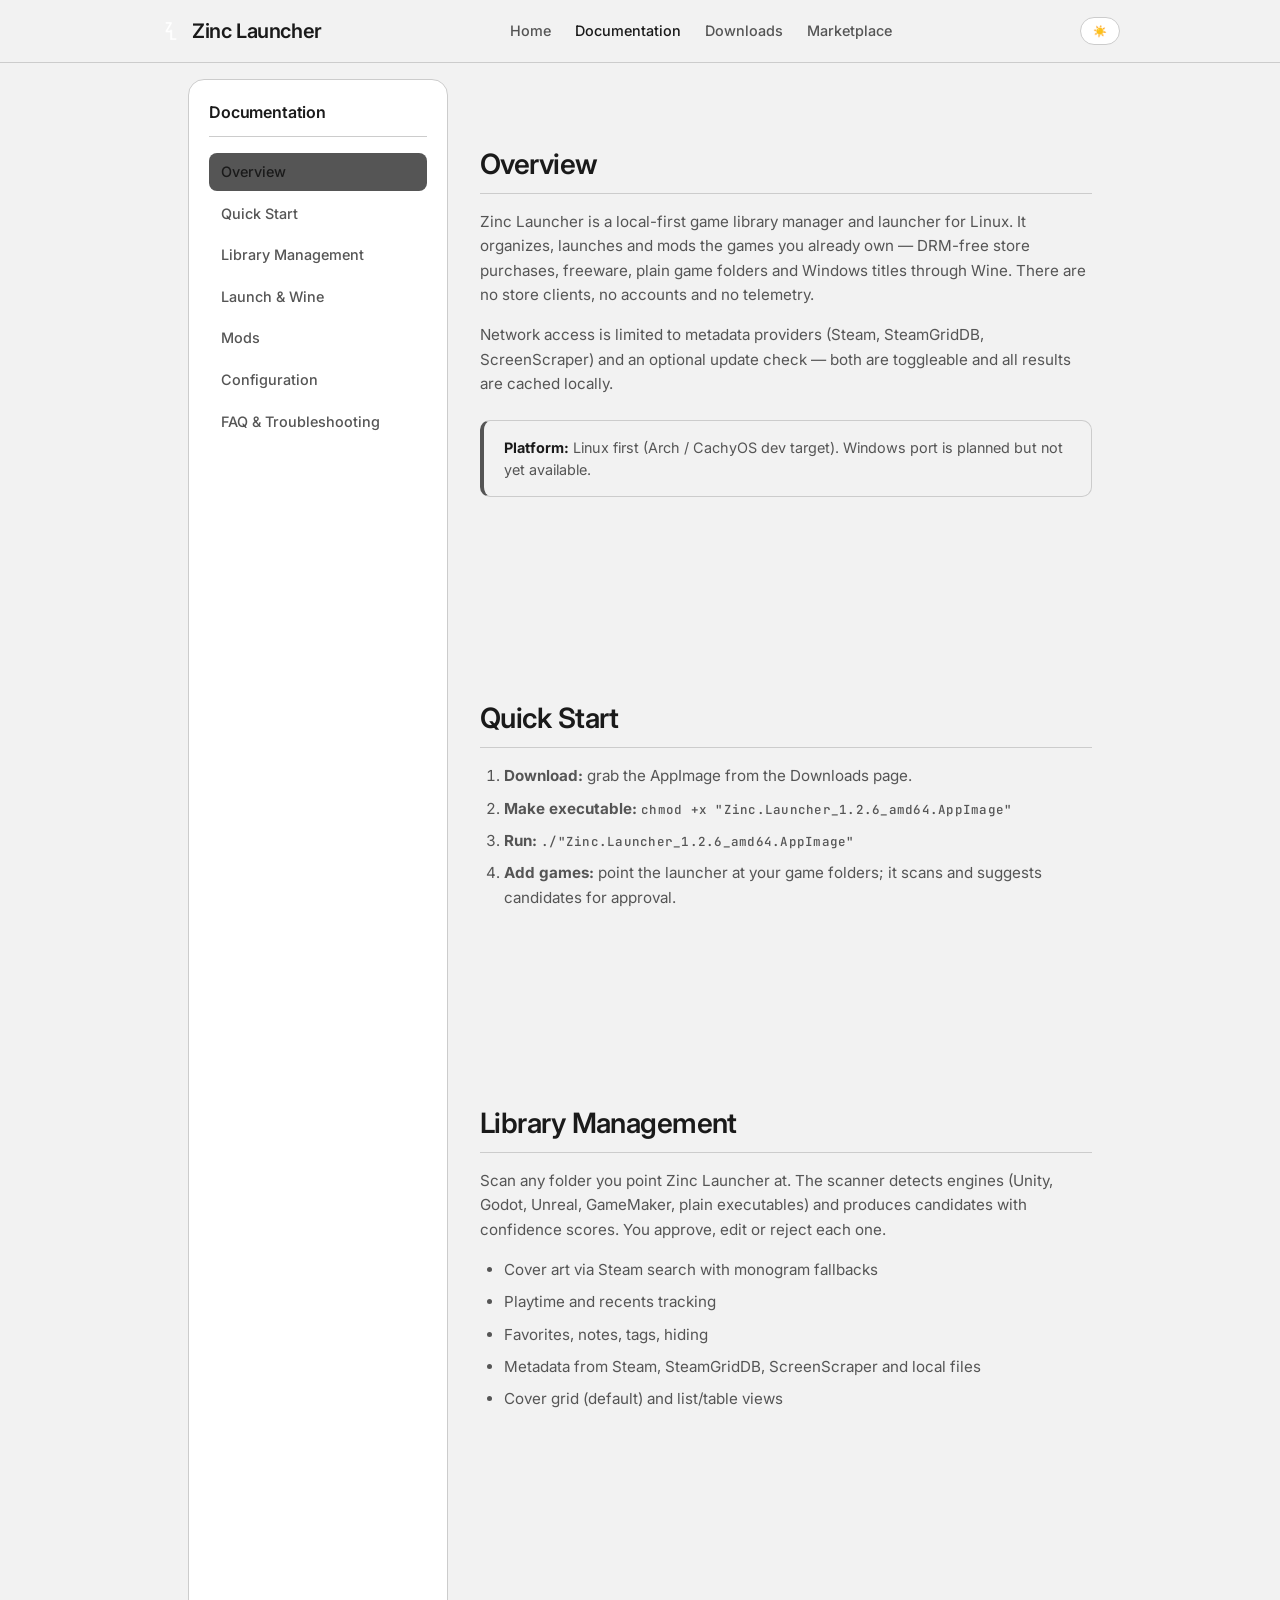
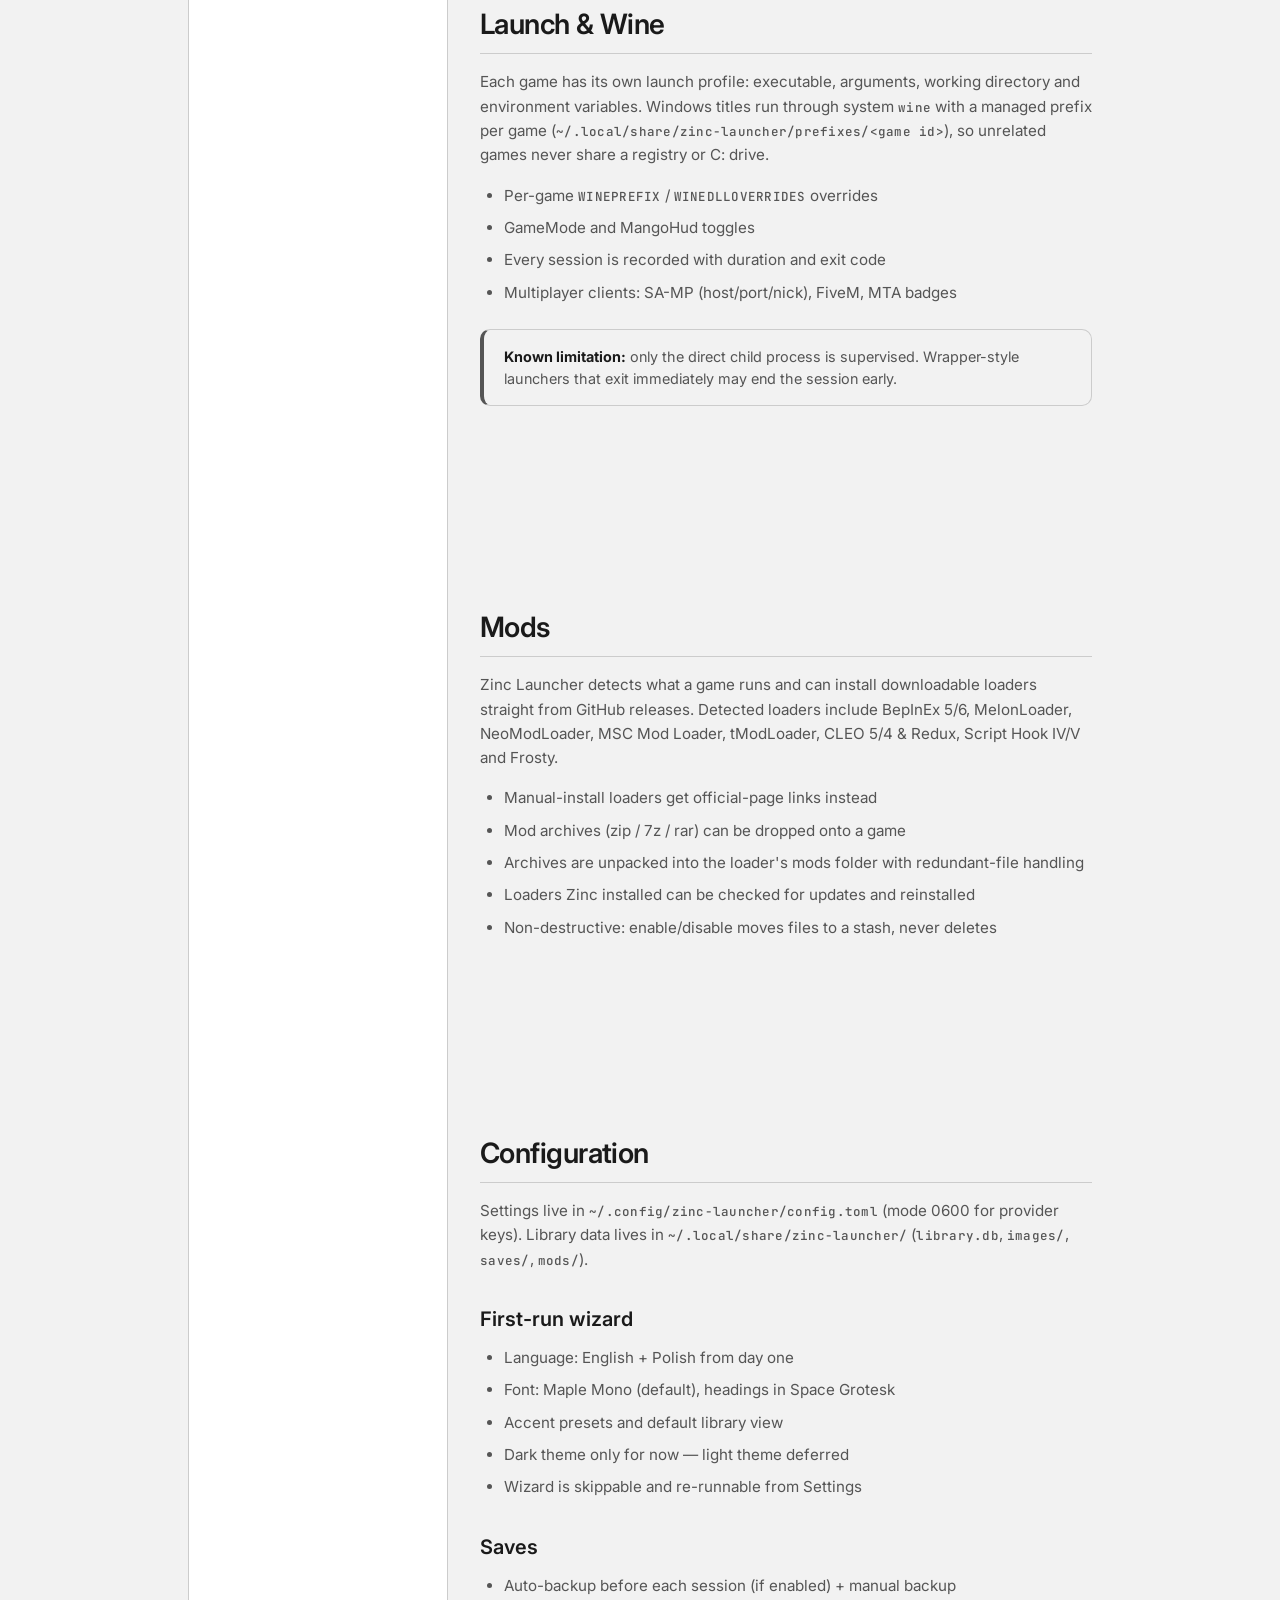
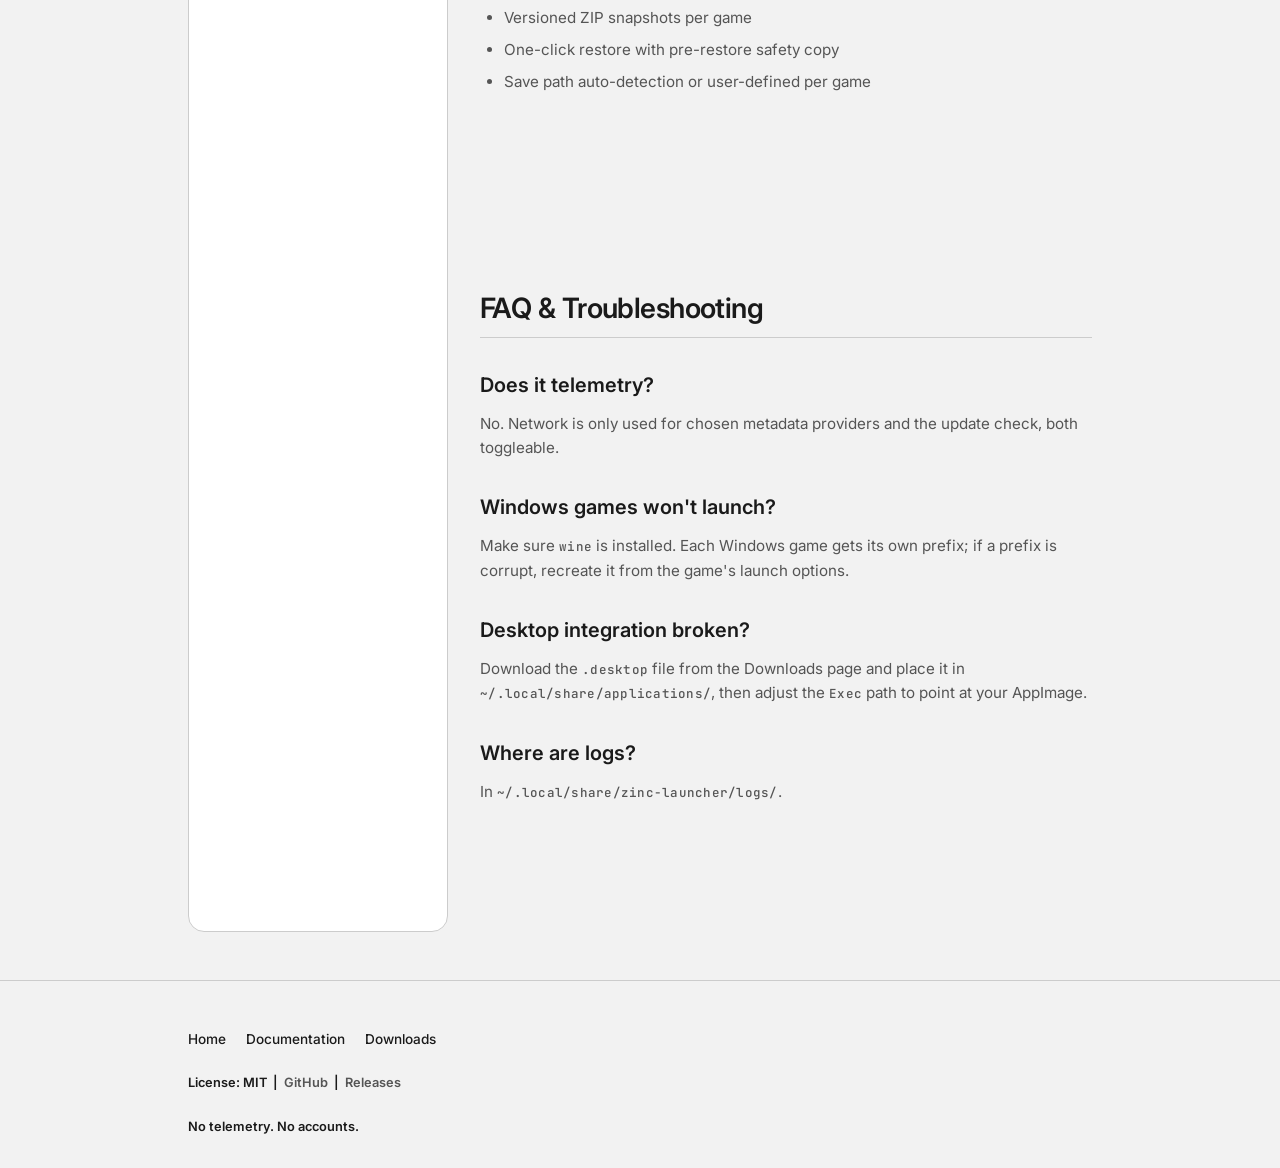
==== commit 8d1ff249: "fix: match release asset filename on downloads page" ====
--- a/documentation.html
+++ b/documentation.html
@@ -58,8 +58,8 @@
           <h2>Quick Start</h2>
           <ol>
             <li><strong>Download:</strong> grab the <a href="downloads.html">AppImage</a> from the Downloads page.</li>
-            <li><strong>Make executable:</strong> <code class="mono">chmod +x "Zinc-Launcher-1.2.6-x86_64.AppImage"</code></li>
-            <li><strong>Run:</strong> <code class="mono">./"Zinc-Launcher-1.2.6-x86_64.AppImage"</code></li>
+            <li><strong>Make executable:</strong> <code class="mono">chmod +x "Zinc.Launcher_1.2.6_amd64.AppImage"</code></li>
+            <li><strong>Run:</strong> <code class="mono">./"Zinc.Launcher_1.2.6_amd64.AppImage"</code></li>
             <li><strong>Add games:</strong> point the launcher at your game folders; it scans and suggests candidates for approval.</li>
           </ol>
         </section>
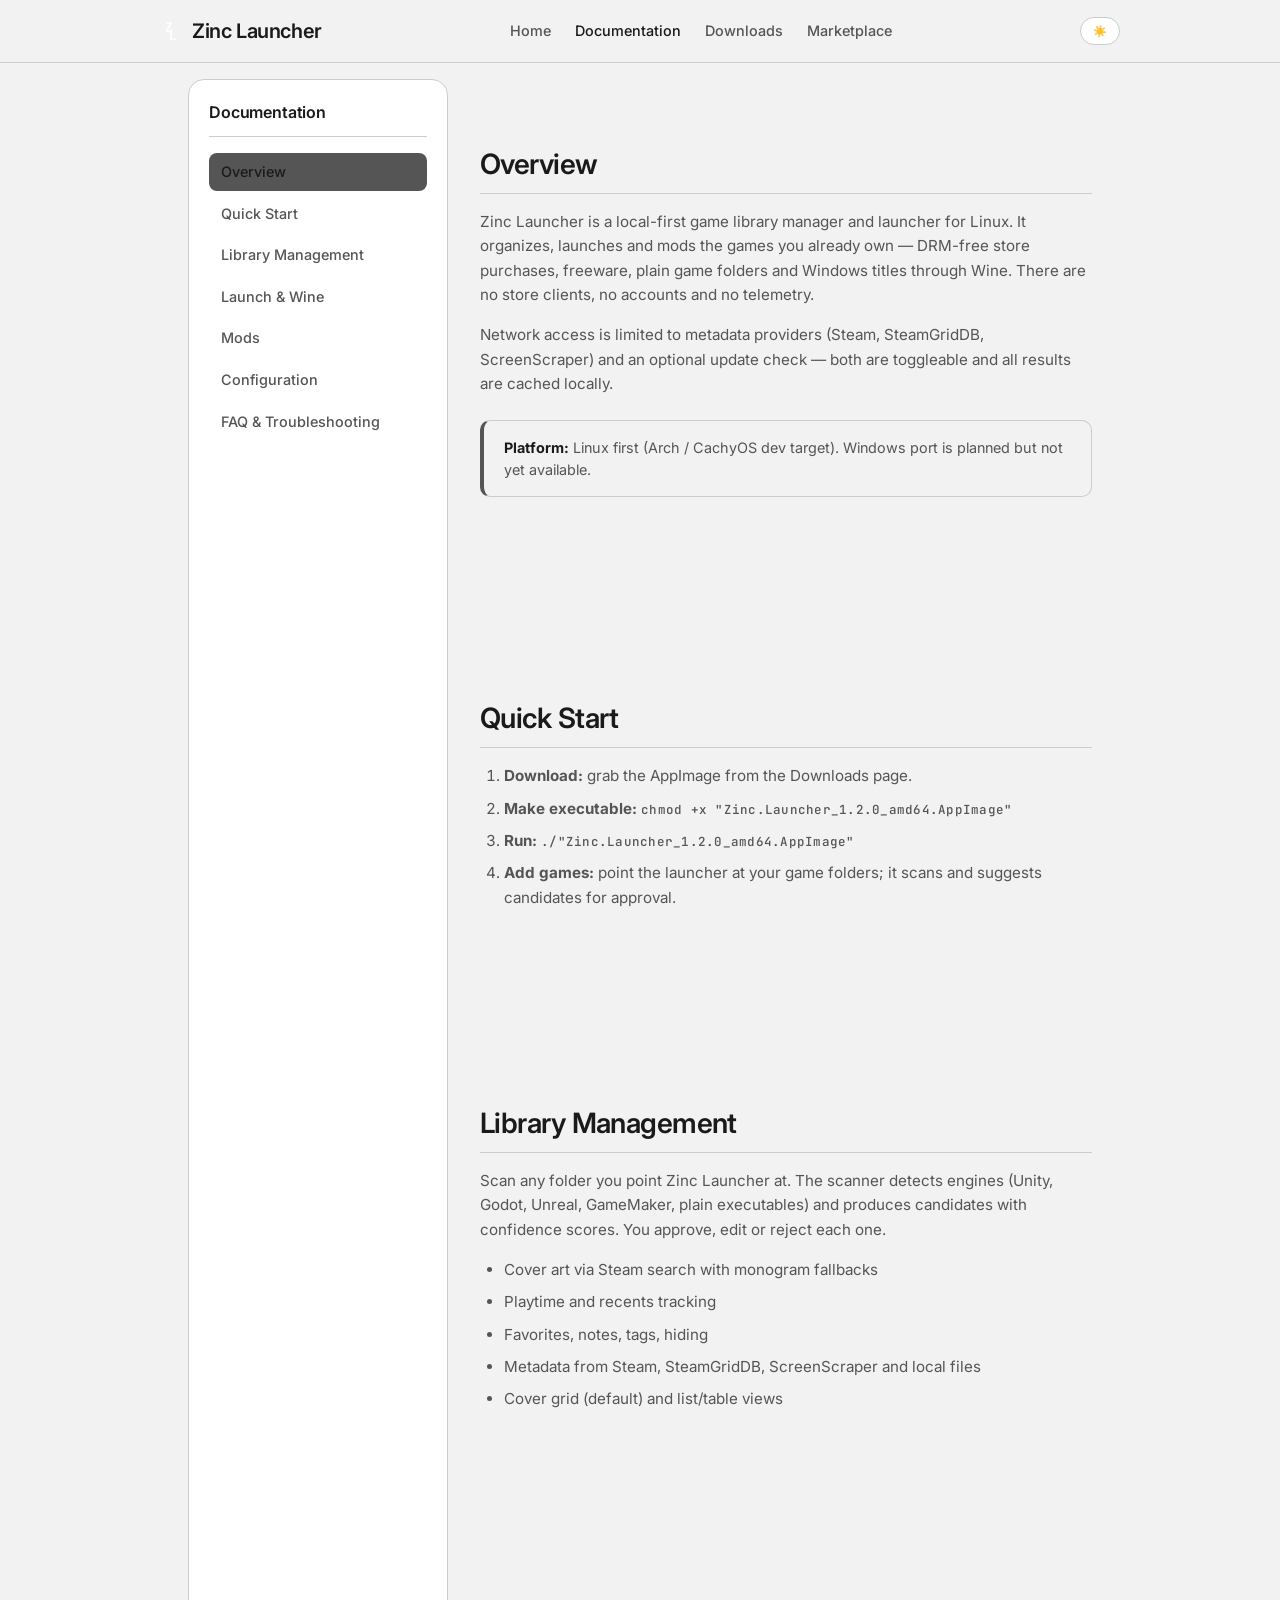
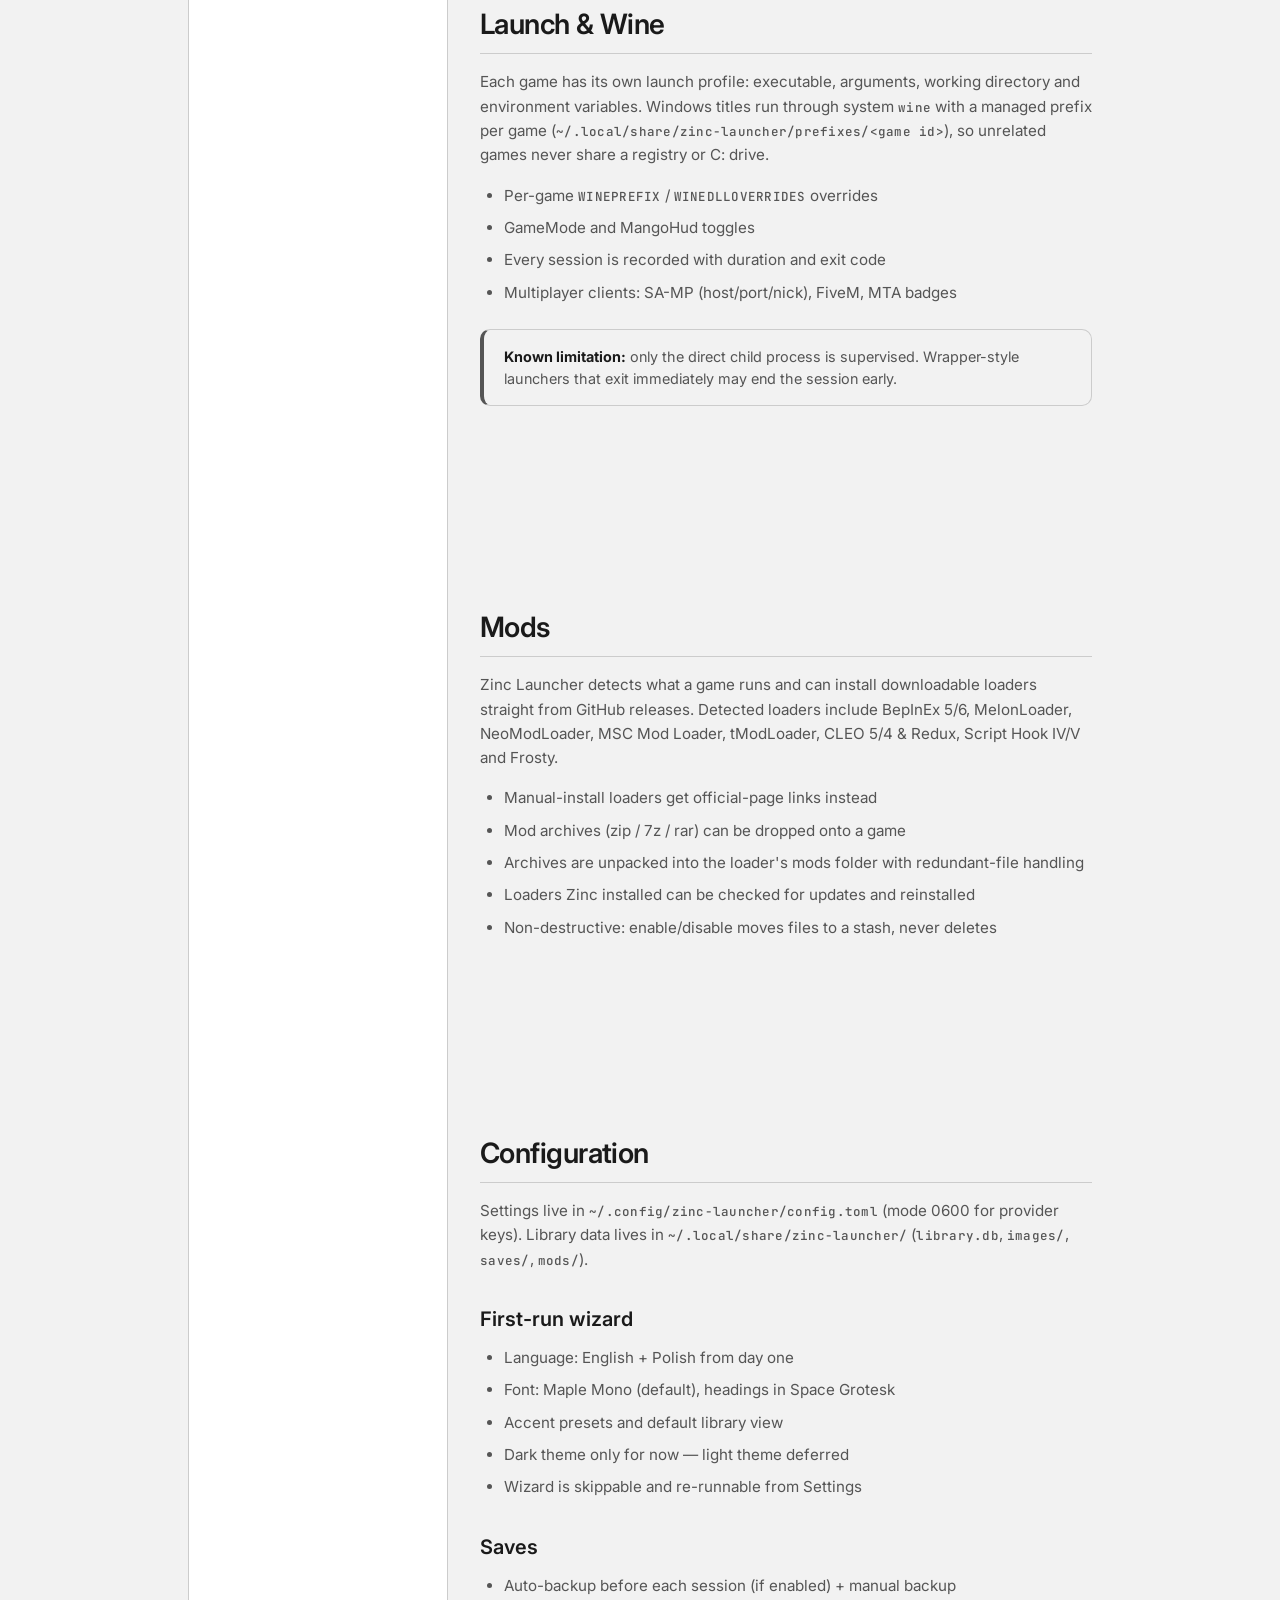
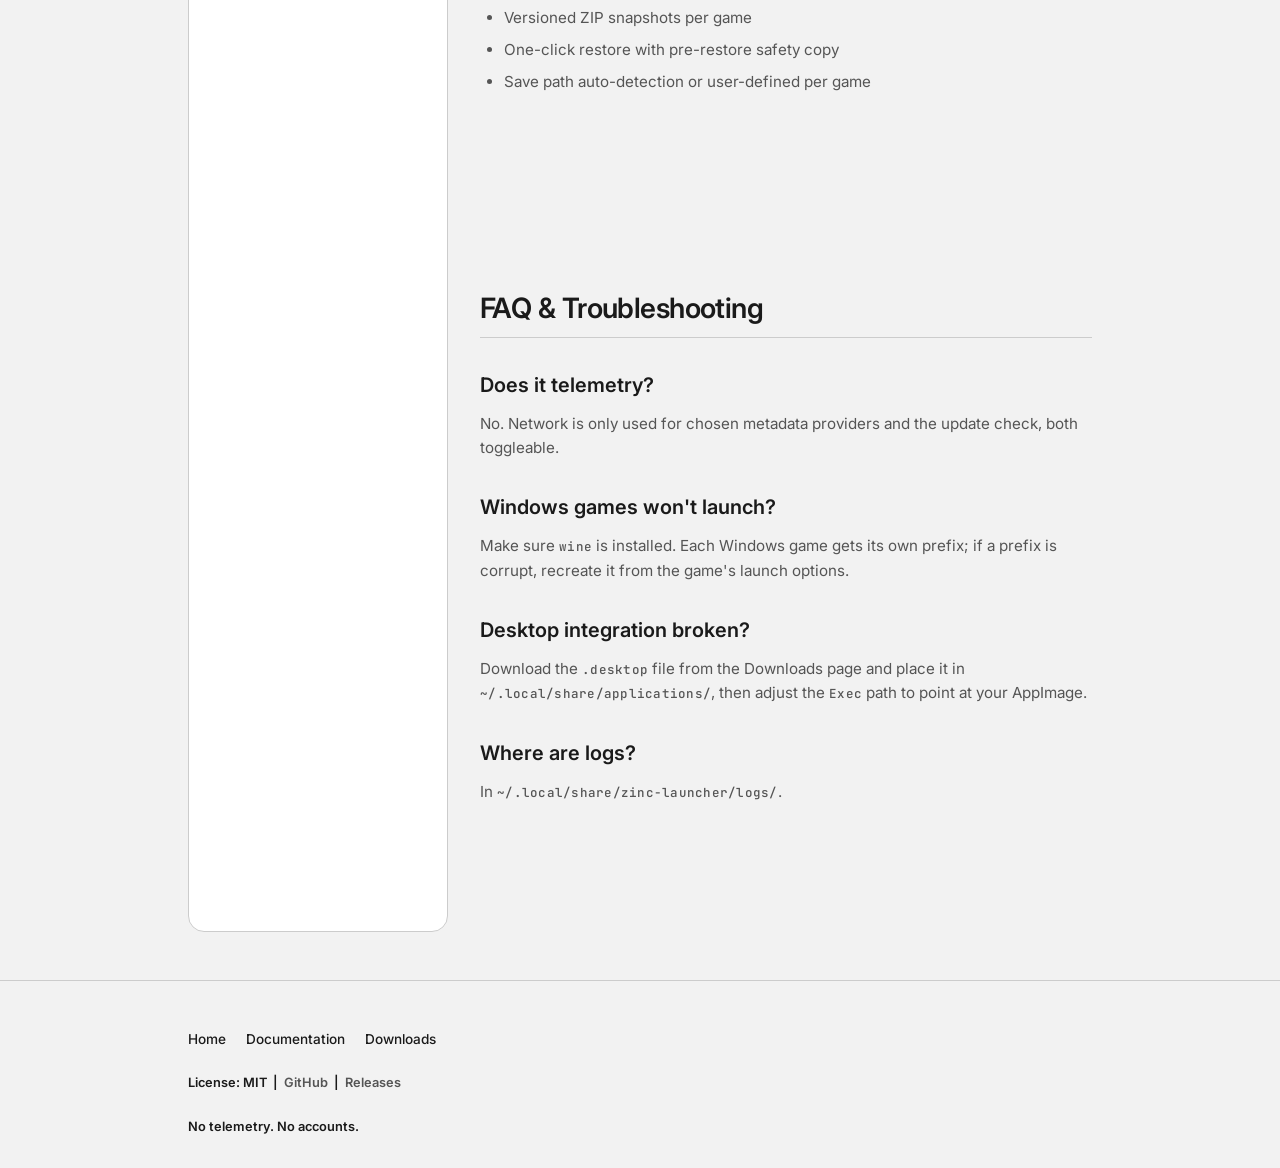
==== commit 459e2924: "feat: v1.2 release info, 'Why Zinc vs Lutris/Heroic' comparison section" ====
--- a/documentation.html
+++ b/documentation.html
@@ -58,8 +58,8 @@
           <h2>Quick Start</h2>
           <ol>
             <li><strong>Download:</strong> grab the <a href="downloads.html">AppImage</a> from the Downloads page.</li>
-            <li><strong>Make executable:</strong> <code class="mono">chmod +x "Zinc.Launcher_1.2.6_amd64.AppImage"</code></li>
-            <li><strong>Run:</strong> <code class="mono">./"Zinc.Launcher_1.2.6_amd64.AppImage"</code></li>
+            <li><strong>Make executable:</strong> <code class="mono">chmod +x "Zinc.Launcher_1.2.0_amd64.AppImage"</code></li>
+            <li><strong>Run:</strong> <code class="mono">./"Zinc.Launcher_1.2.0_amd64.AppImage"</code></li>
             <li><strong>Add games:</strong> point the launcher at your game folders; it scans and suggests candidates for approval.</li>
           </ol>
         </section>
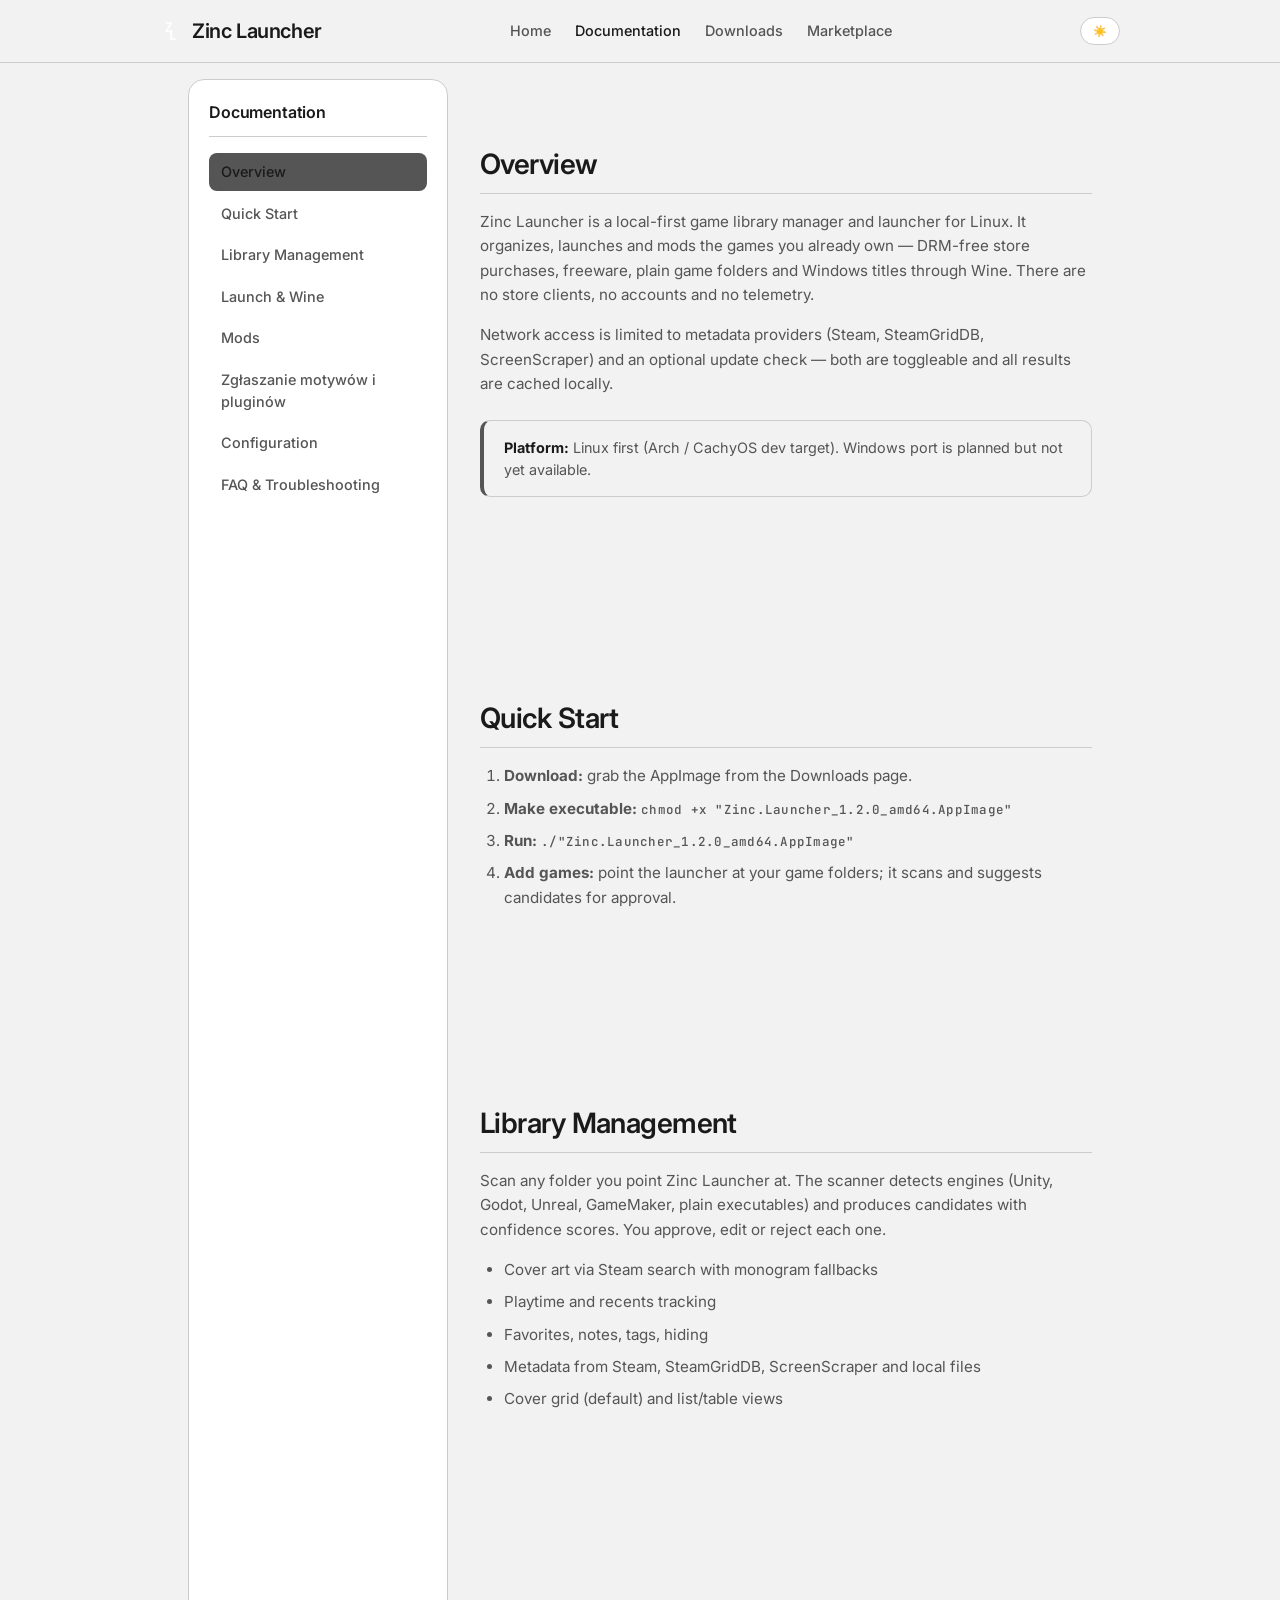
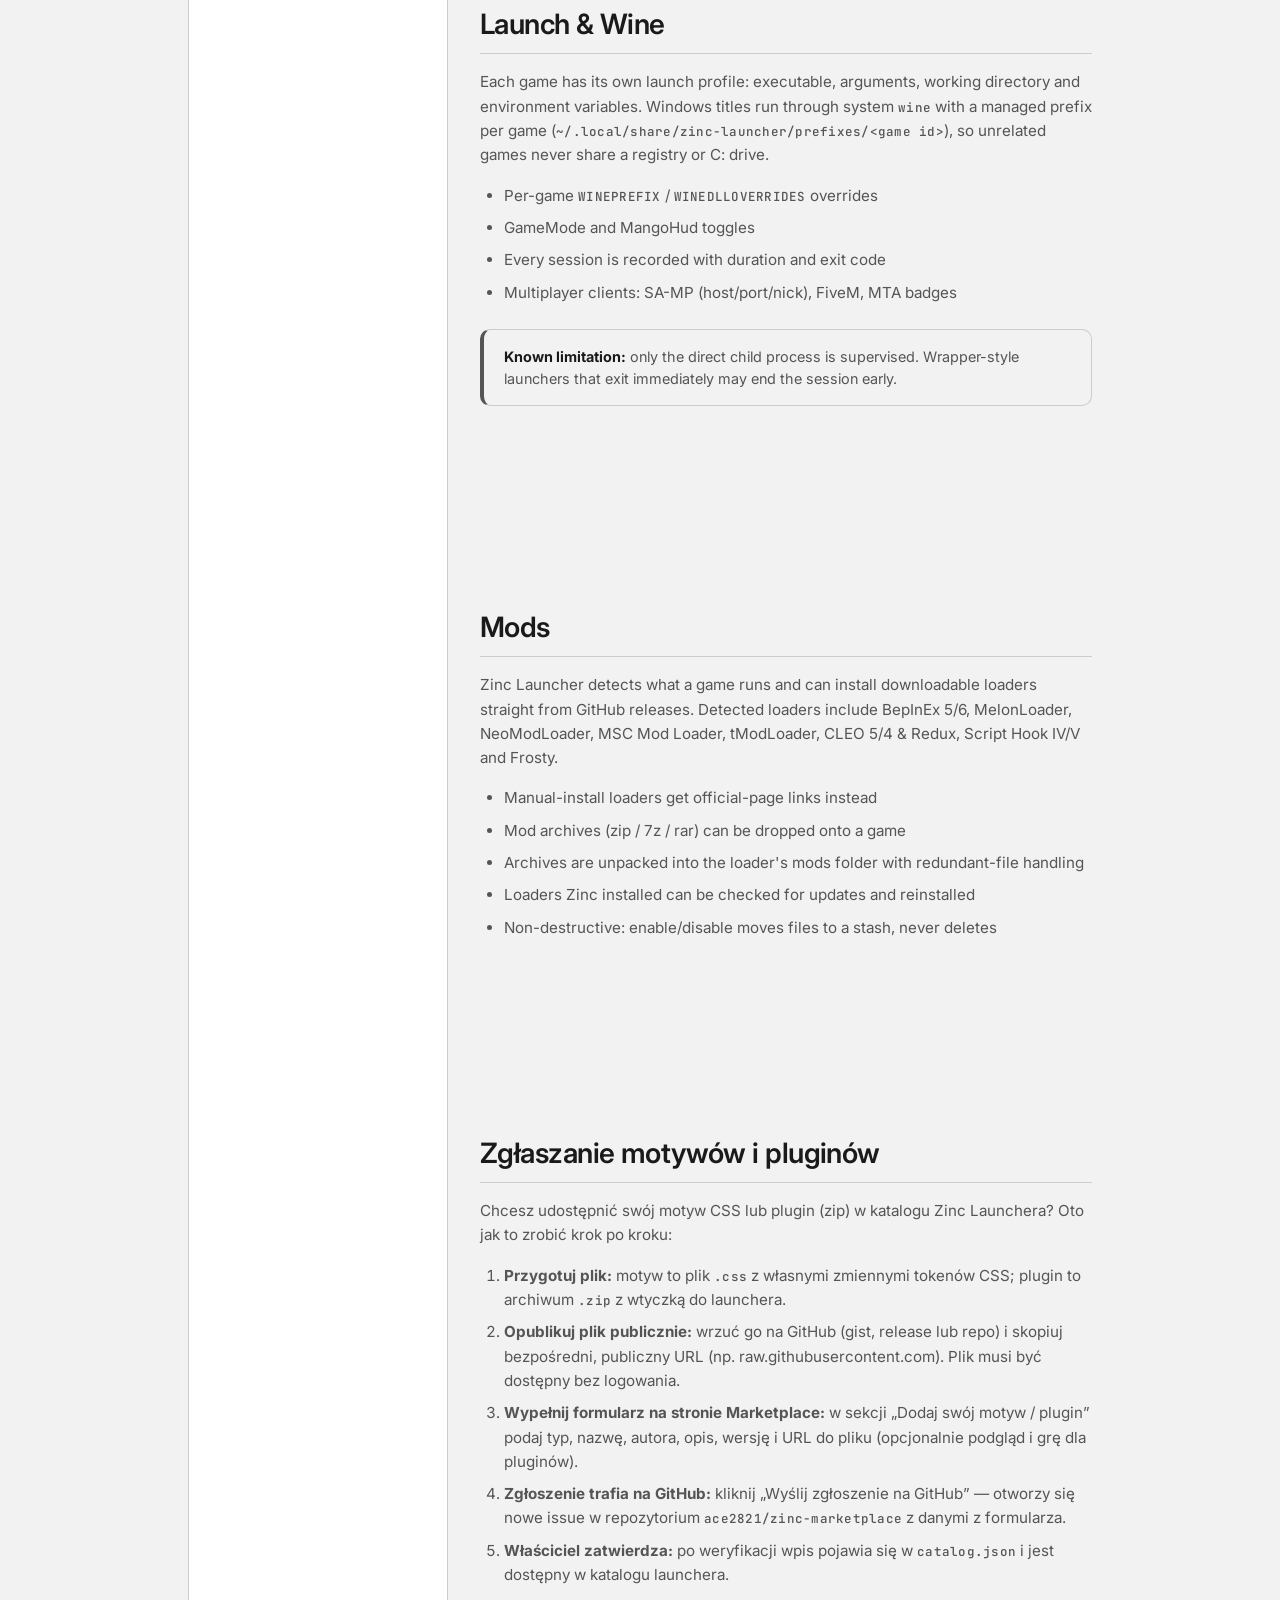
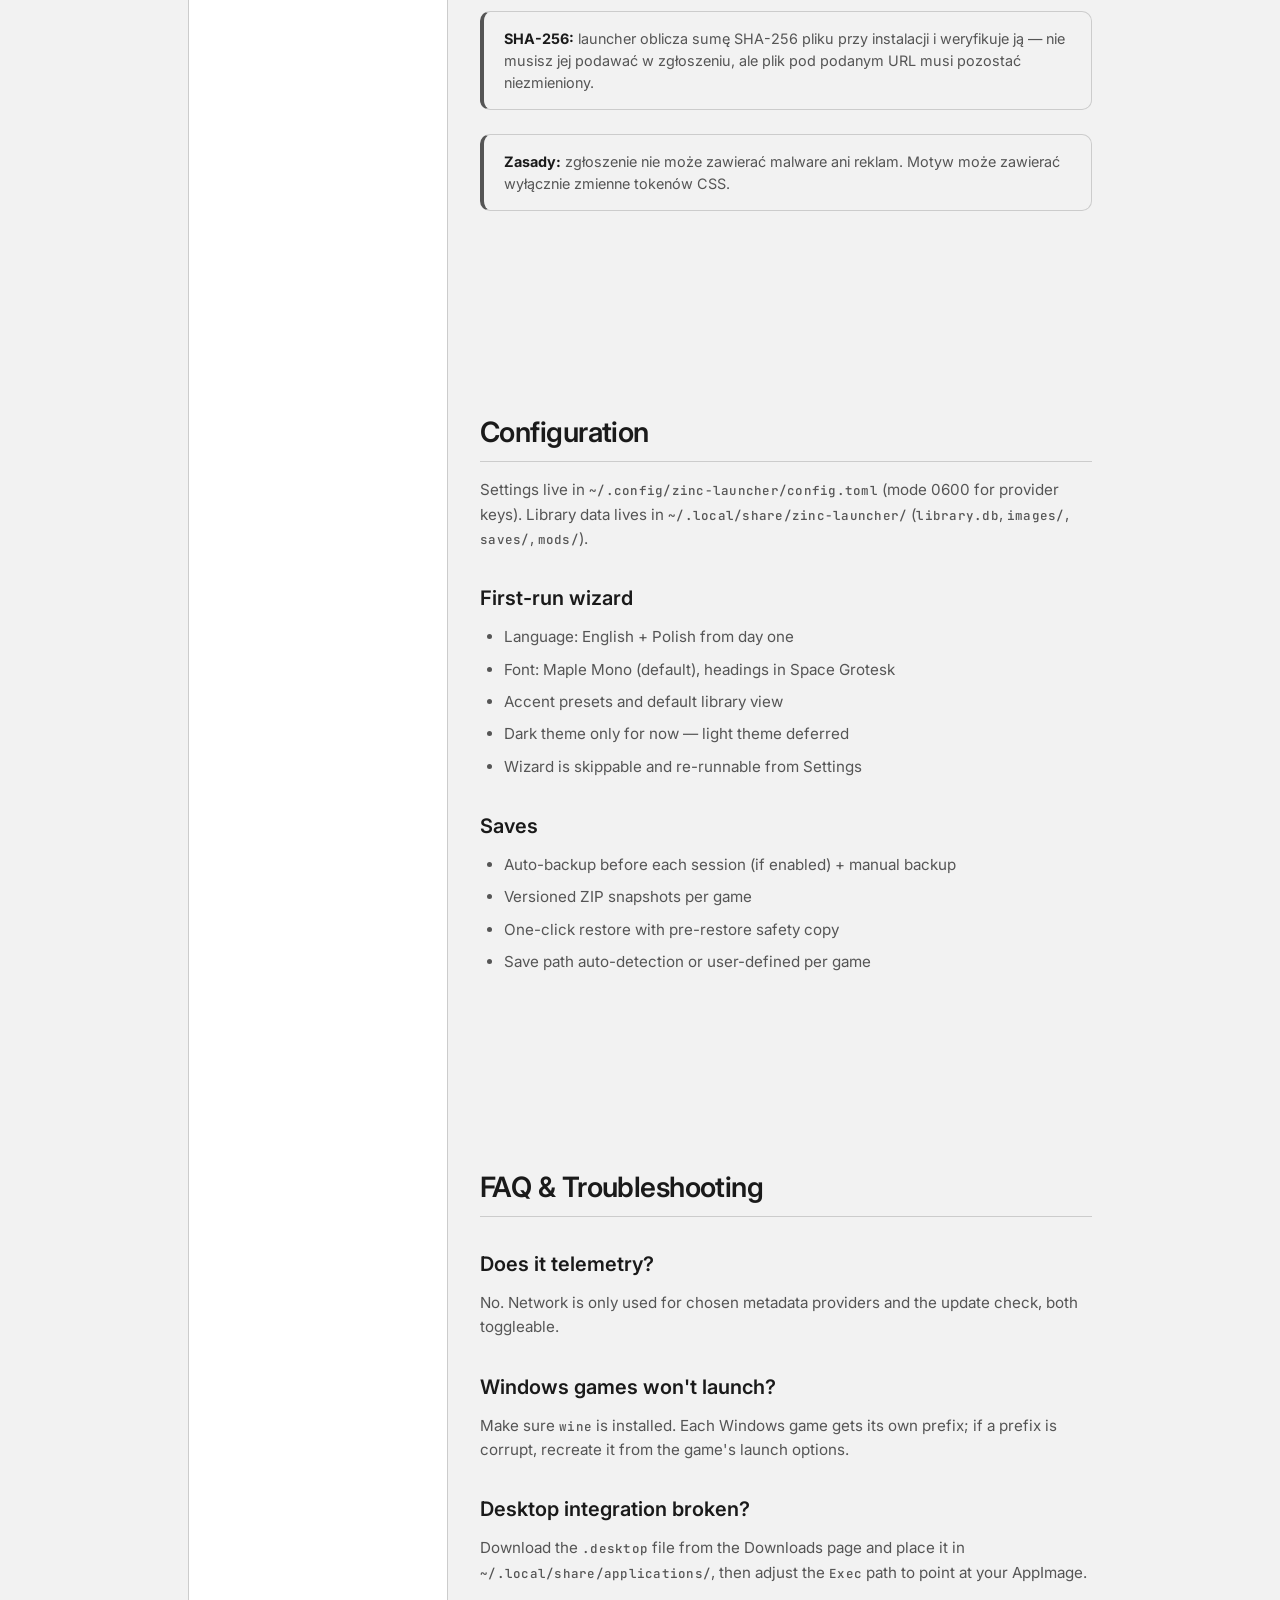
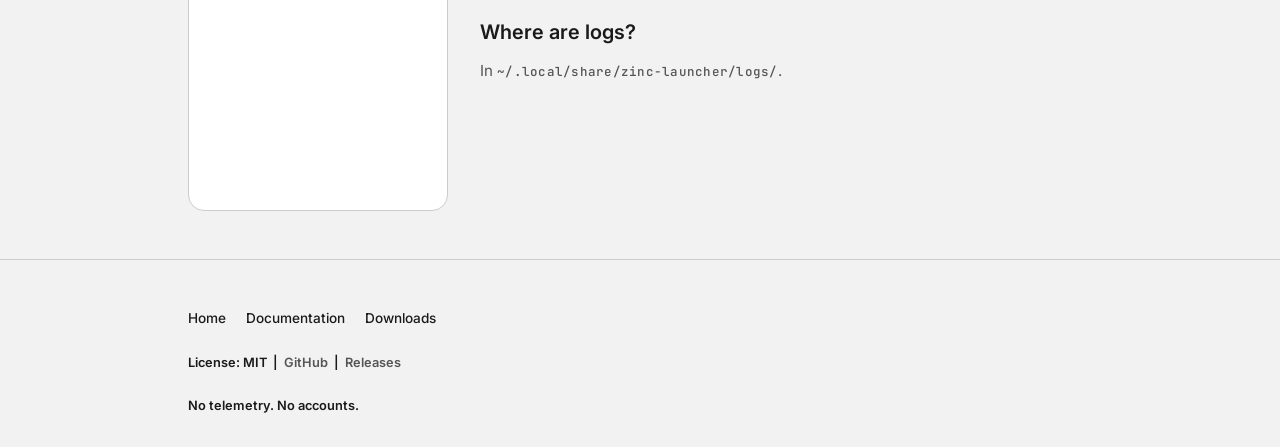
==== commit daefebbf: "feat: community submissions for themes and plugins (form + docs)" ====
--- a/documentation.html
+++ b/documentation.html
@@ -40,6 +40,7 @@
           <li><a href="#library">Library Management</a></li>
           <li><a href="#launch">Launch &amp; Wine</a></li>
           <li><a href="#mods">Mods</a></li>
+          <li><a href="#submissions">Zgłaszanie motywów i pluginów</a></li>
           <li><a href="#configuration">Configuration</a></li>
           <li><a href="#faq">FAQ &amp; Troubleshooting</a></li>
         </ul>
@@ -98,6 +99,20 @@
             <li>Loaders Zinc installed can be checked for updates and reinstalled</li>
             <li>Non-destructive: enable/disable moves files to a stash, never deletes</li>
           </ul>
+        </section>
+
+        <section id="submissions" class="doc-section">
+          <h2>Zgłaszanie motywów i pluginów</h2>
+          <p>Chcesz udostępnić swój motyw CSS lub plugin (zip) w katalogu Zinc Launchera? Oto jak to zrobić krok po kroku:</p>
+          <ol>
+            <li><strong>Przygotuj plik:</strong> motyw to plik <code class="mono">.css</code> z własnymi zmiennymi tokenów CSS; plugin to archiwum <code class="mono">.zip</code> z wtyczką do launchera.</li>
+            <li><strong>Opublikuj plik publicznie:</strong> wrzuć go na GitHub (gist, release lub repo) i skopiuj bezpośredni, publiczny URL (np. raw.githubusercontent.com). Plik musi być dostępny bez logowania.</li>
+            <li><strong>Wypełnij formularz na stronie Marketplace:</strong> w sekcji „Dodaj swój motyw / plugin” podaj typ, nazwę, autora, opis, wersję i URL do pliku (opcjonalnie podgląd i grę dla pluginów).</li>
+            <li><strong>Zgłoszenie trafia na GitHub:</strong> kliknij „Wyślij zgłoszenie na GitHub” — otworzy się nowe issue w repozytorium <code class="mono">ace2821/zinc-marketplace</code> z danymi z formularza.</li>
+            <li><strong>Właściciel zatwierdza:</strong> po weryfikacji wpis pojawia się w <code class="mono">catalog.json</code> i jest dostępny w katalogu launchera.</li>
+          </ol>
+          <div class="doc-callout"><strong>SHA-256:</strong> launcher oblicza sumę SHA-256 pliku przy instalacji i weryfikuje ją — nie musisz jej podawać w zgłoszeniu, ale plik pod podanym URL musi pozostać niezmieniony.</div>
+          <div class="doc-callout"><strong>Zasady:</strong> zgłoszenie nie może zawierać malware ani reklam. Motyw może zawierać wyłącznie zmienne tokenów CSS.</div>
         </section>
 
         <section id="configuration" class="doc-section">
--- a/styles.css
+++ b/styles.css
@@ -541,6 +541,92 @@
 .chip:hover { border-color: var(--accent); color: var(--text-1); }
 .chip.active { background: var(--accent); color: var(--text-1); border-color: var(--accent); }
 
+/* ---------- Marketplace submission form ---------- */
+.submit-wrap {
+  display: grid;
+  grid-template-columns: 1fr 320px;
+  gap: 2rem;
+  align-items: start;
+  margin-top: 1.5rem;
+}
+@media (max-width: 768px) {
+  .submit-wrap { grid-template-columns: 1fr; }
+}
+.submit-form { display: flex; flex-direction: column; gap: 1rem; }
+.form-grid { display: grid; grid-template-columns: repeat(auto-fit, minmax(200px, 1fr)); gap: 1rem; }
+.form-field.full { grid-column: 1 / -1; }
+.form-label {
+  display: block;
+  font-size: 0.88rem;
+  font-weight: 600;
+  color: var(--text-1);
+  margin-bottom: 0.35rem;
+  letter-spacing: -0.01em;
+}
+.form-label .req { color: var(--accent); }
+.form-input, .form-select, .form-textarea {
+  width: 100%;
+  background: var(--card);
+  border: 1px solid var(--border);
+  color: var(--text-1);
+  border-radius: 10px;
+  padding: 0.6rem 0.85rem;
+  font-family: inherit;
+  font-size: 0.9rem;
+  transition: border-color 0.2s ease, background-color 0.2s ease, color 0.2s ease;
+}
+.form-input::placeholder { color: var(--text-3); opacity: 0.7; }
+.form-input:focus, .form-select:focus, .form-textarea:focus {
+  outline: none;
+  border-color: var(--accent);
+}
+.form-textarea { resize: vertical; min-height: 100px; }
+.form-note { margin: 0.35rem 0 0; font-size: 0.78rem; color: var(--text-3); }
+.form-error {
+  margin-top: 0.75rem;
+  font-size: 0.85rem;
+  color: var(--text-2);
+  background: mix(var(--card), var(--bg), 15%);
+  border: 1px solid var(--border);
+  border-left: 4px solid var(--accent);
+  border-radius: 10px;
+  padding: 0.75rem 1rem;
+}
+.submit-checklist { display: flex; flex-direction: column; gap: 1rem; }
+.submit-checklist h3 {
+  font-weight: 600;
+  font-size: 1rem;
+  color: var(--text-1);
+  margin: 0 0 0.5rem;
+  letter-spacing: -0.01em;
+}
+.checklist { list-style: none; margin: 0; padding: 0; }
+.checklist li {
+  font-size: 0.88rem;
+  color: var(--text-2);
+  margin-bottom: 0.6rem;
+  padding-left: 1.5rem;
+  position: relative;
+  line-height: 1.55;
+}
+.checklist li::before {
+  content: "✓";
+  position: absolute;
+  left: 0;
+  top: 0.05rem;
+  width: 1.2rem;
+  height: 1.2rem;
+  border-radius: 50%;
+  background: var(--accent);
+  color: var(--text-1);
+  font-weight: 700;
+  font-size: 0.85rem;
+  display: grid;
+  place-items: center;
+  line-height: 1;
+}
+.checklist li strong { color: var(--text-1); }
+
 /* ---------- Mobile ---------- */
 @media (max-width: 640px) {
   .hero-title { font-size: 2rem; }
